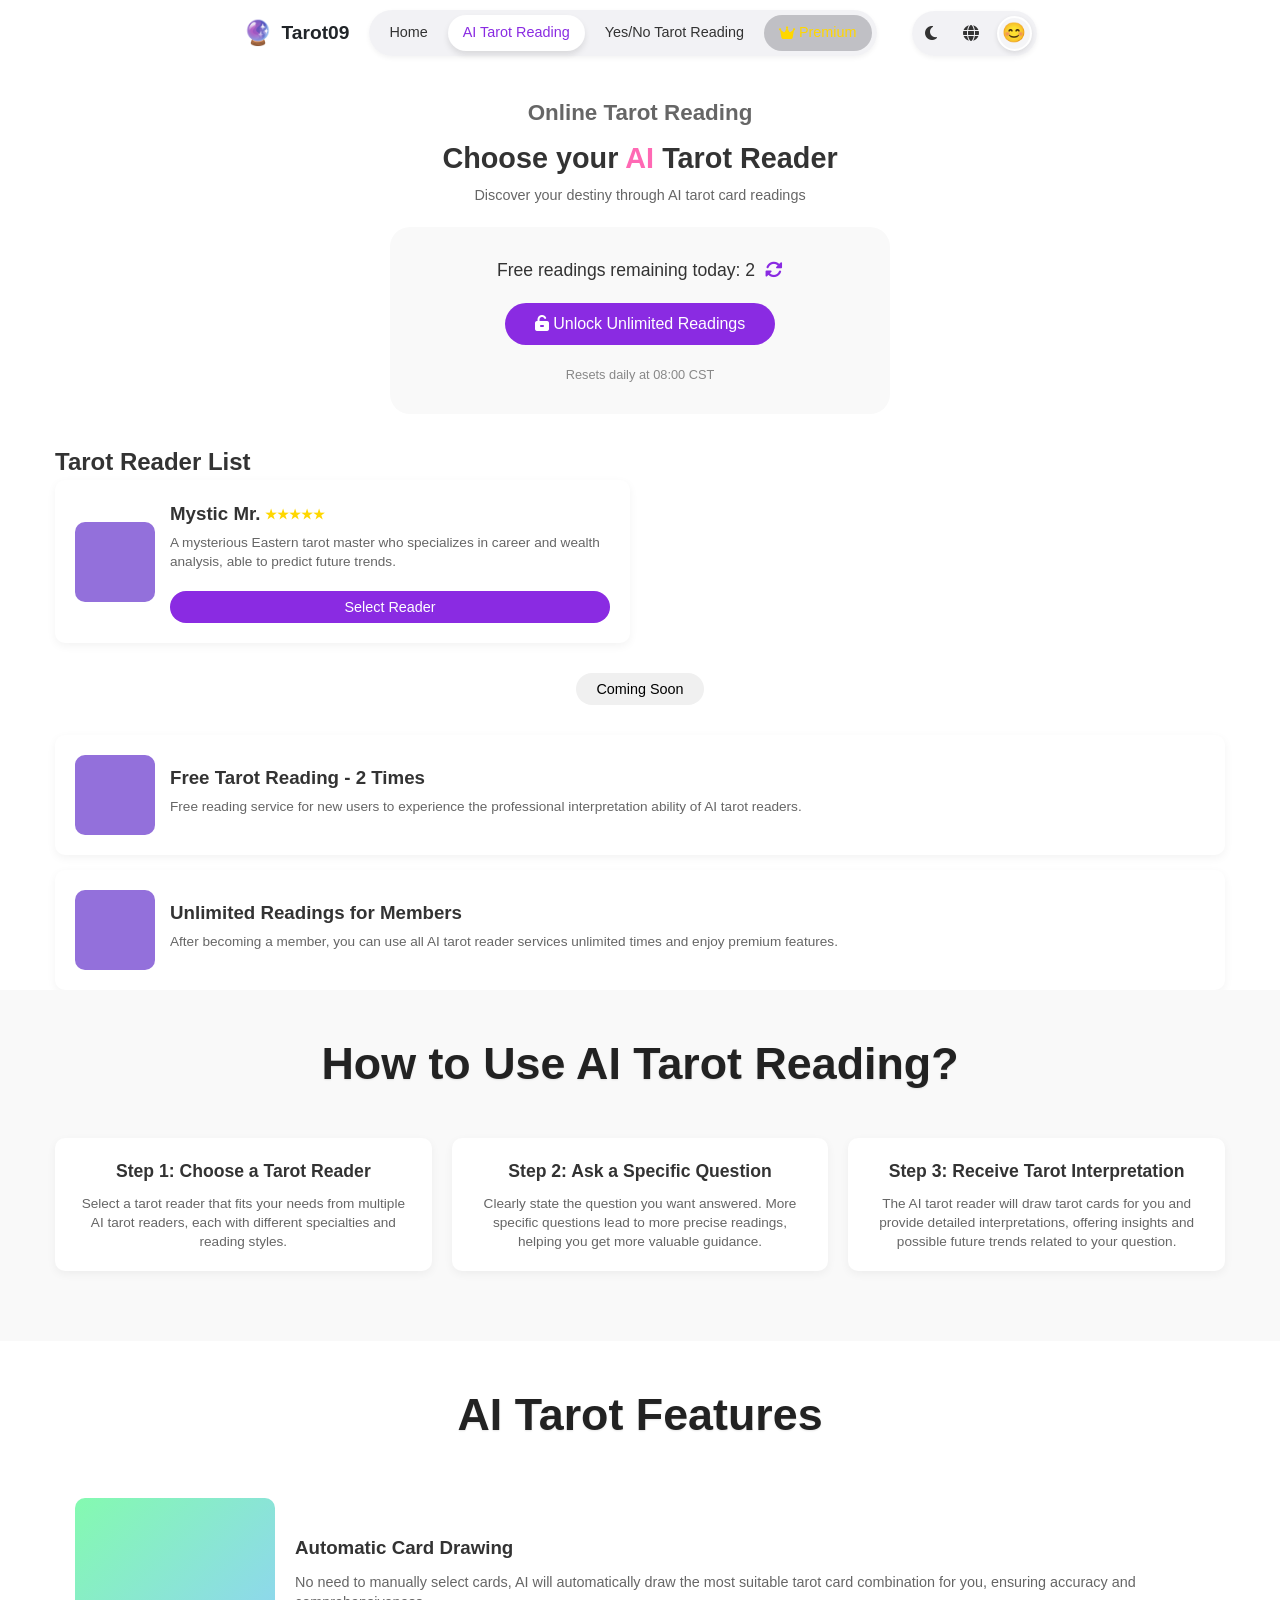
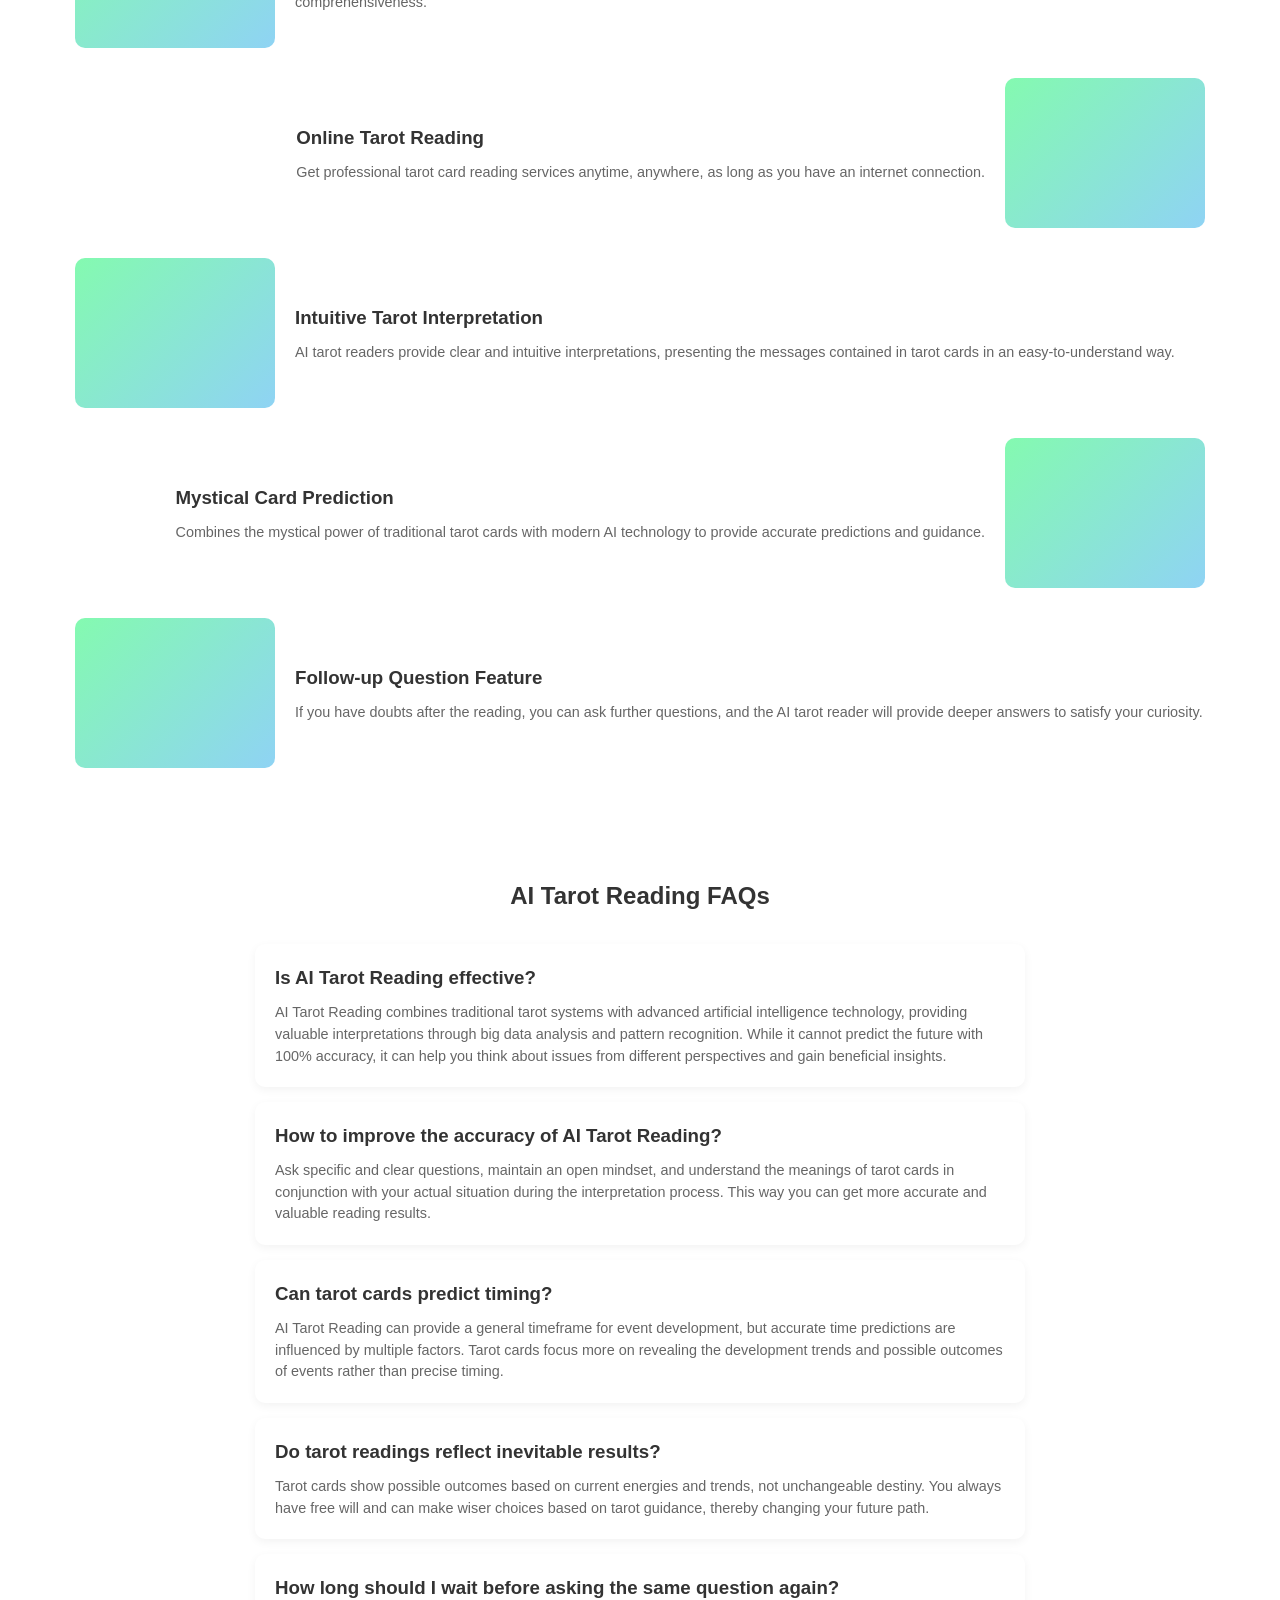
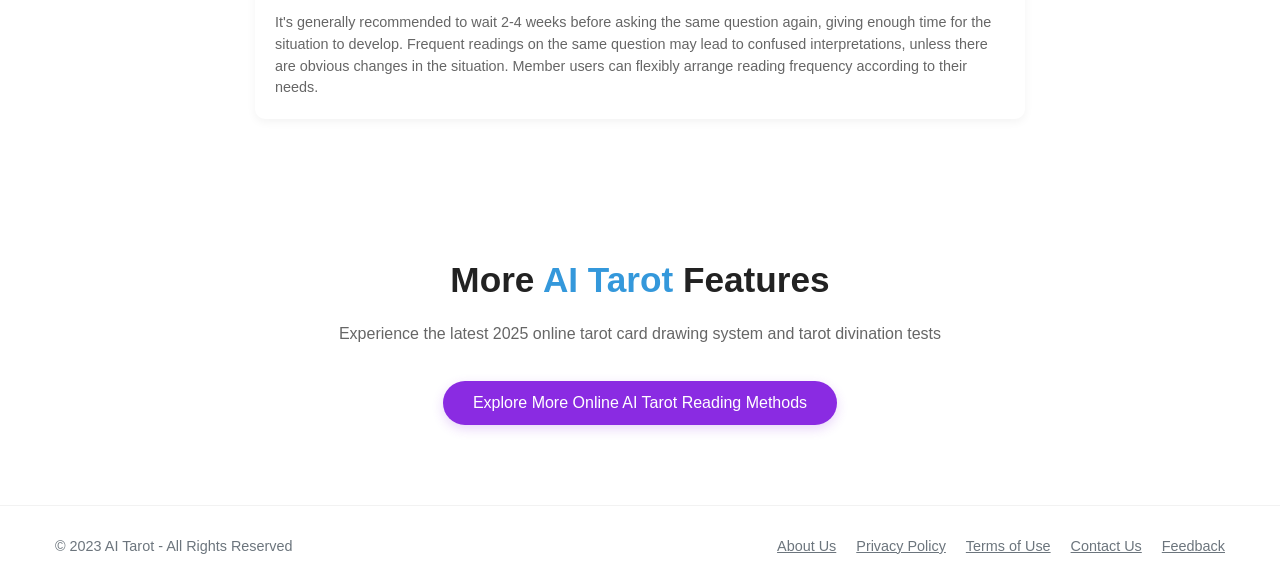
==== ai-taluopai-eng.html @ aa0c0920 "Add files via upload" ====
<!DOCTYPE html>
<html lang="en">
<head>
    <meta charset="UTF-8">
    <meta name="viewport" content="width=device-width, initial-scale=1.0">
    <title>Choose Your AI Tarot Reader - Tarot09</title>
    <meta name="description" content="Choose your favorite AI Tarot Reader and get professional tarot reading and life guidance.">
    <link rel="stylesheet" href="css/styles.css">
    <!-- Import Font Awesome icon library -->
    <link rel="stylesheet" href="https://cdnjs.cloudflare.com/ajax/libs/font-awesome/6.4.0/css/all.min.css">
    <link rel="icon" href="images/favicon.ico" type="image/x-icon">
    <style>
        /* AI Tarot Reader selection page styles */
        .page-header {
            text-align: center;
            padding: 30px 0 10px;
        }
        
        .page-title {
            font-size: 1.8rem;
            font-weight: 700;
            margin-bottom: 5px;
        }
        
        .page-subtitle {
            font-size: 0.9rem;
            color: #666;
            margin-bottom: 20px;
        }
        
        .search-bar {
            max-width: 500px;
            margin: 0 auto 30px;
            display: flex;
            background: #f5f5f5;
            border-radius: 30px;
            padding: 8px 15px;
            align-items: center;
        }
        
        .search-bar input {
            flex: 1;
            border: none;
            background: transparent;
            padding: 5px 10px;
            font-size: 0.9rem;
        }
        
        .search-bar button {
            background: #8A2BE2;
            border: none;
            color: white;
            padding: 7px 15px;
            border-radius: 20px;
            font-size: 0.8rem;
            cursor: pointer;
        }
        
        /* New added styles */
        .main-title {
            font-size: 1.4rem;
            color: #666;
            margin-bottom: 10px;
        }
        
        .ai-highlight {
            color: #FF69B4;
        }
        
        .free-counter-box {
            max-width: 500px;
            margin: 0 auto 20px;
            background-color: #f9f9f9;
            border-radius: 20px;
            padding: 30px;
            text-align: center;
        }
        
        .free-counter {
            font-size: 1.1rem;
            margin-bottom: 20px;
            display: flex;
            align-items: center;
            justify-content: center;
        }
        
        .refresh-icon {
            margin-left: 10px;
            color: #8A2BE2;
            cursor: pointer;
            transition: transform 0.3s ease;
        }
        
        .refresh-icon:hover {
            transform: rotate(90deg);
        }
        
        .unlock-button {
            background: #8A2BE2;
            color: white;
            border: none;
            border-radius: 25px;
            padding: 12px 30px;
            font-size: 1rem;
            font-weight: 500;
            cursor: pointer;
            transition: all 0.3s ease;
            display: inline-block;
            margin-bottom: 20px;
        }
        
        .unlock-button:hover {
            background: #7926c9;
            transform: translateY(-2px);
            box-shadow: 0 5px 15px rgba(138, 43, 226, 0.3);
        }
        
        .reset-time {
            font-size: 0.8rem;
            color: #888;
        }
        
        /* Subscription modal styles */
        .modal-overlay {
            position: fixed;
            top: 0;
            left: 0;
            right: 0;
            bottom: 0;
            background-color: rgba(0, 0, 0, 0.5);
            display: flex;
            align-items: center;
            justify-content: center;
            z-index: 1000;
            opacity: 0;
            visibility: hidden;
            transition: all 0.3s ease;
        }
        
        .modal-overlay.active {
            opacity: 1;
            visibility: visible;
        }
        
        .subscription-modal {
            background-color: white;
            border-radius: 15px;
            width: 90%;
            max-width: 400px;
            overflow: hidden;
            transform: scale(0.9);
            transition: transform 0.3s ease;
        }
        
        .modal-overlay.active .subscription-modal {
            transform: scale(1);
        }
        
        .modal-header {
            padding: 20px;
            text-align: center;
            border-bottom: 1px solid #eee;
        }
        
        .modal-title {
            font-size: 1.5rem;
            font-weight: 600;
            margin-bottom: 5px;
        }
        
        .modal-subtitle {
            font-size: 0.9rem;
            color: #666;
        }
        
        .plan-options {
            padding: 20px;
        }
        
        .plan-option {
            border: 1px solid #ddd;
            border-radius: 12px;
            padding: 15px;
            margin-bottom: 15px;
            cursor: pointer;
            transition: all 0.2s ease;
            position: relative;
        }
        
        .plan-option:hover, .plan-option.selected {
            border-color: #8A2BE2;
            background-color: rgba(138, 43, 226, 0.05);
        }
        
        .plan-option.selected::before {
            content: " ";
            position: absolute;
            right: 15px;
            top: 15px;
            width: 10px;
            height: 10px;
            background-color: #8A2BE2;
            border-radius: 50%;
        }
        
        .plan-name {
            font-weight: 600;
            margin-bottom: 5px;
            display: flex;
            justify-content: space-between;
        }
        
        .plan-price {
            color: #8A2BE2;
        }
        
        .plan-description {
            font-size: 0.85rem;
            color: #666;
        }
        
        .modal-footer {
            padding: 15px 20px;
            display: flex;
            justify-content: space-between;
            border-top: 1px solid #eee;
        }
        
        .modal-footer button {
            border: none;
            border-radius: 20px;
            padding: 10px 20px;
            font-size: 0.9rem;
            cursor: pointer;
            transition: all 0.2s ease;
        }
        
        .cancel-button {
            background-color: #f0f0f0;
            color: #333;
        }
        
        .cancel-button:hover {
            background-color: #e0e0e0;
        }
        
        .subscribe-button {
            background-color: #8A2BE2;
            color: white;
        }
        
        .subscribe-button:hover {
            background-color: #7926c9;
        }
        
        .term-conditions {
            font-size: 0.75rem;
            color: #888;
            text-align: center;
            padding: 0 20px 20px;
        }
        
        .reader-grid {
            display: grid;
            grid-template-columns: repeat(2, 1fr);
            gap: 20px;
            margin-bottom: 30px;
        }
        
        .reader-card {
            background: white;
            border-radius: 10px;
            padding: 20px;
            box-shadow: 0 3px 10px rgba(0,0,0,0.05);
            display: flex;
            align-items: center;
        }
        
        .reader-image {
            width: 80px;
            height: 80px;
            background-color: #9370DB;
            border-radius: 10px;
            margin-right: 15px;
            flex-shrink: 0;
        }
        
        .reader-info {
            flex: 1;
        }
        
        .reader-name {
            font-weight: 600;
            margin-bottom: 5px;
            display: flex;
            align-items: center;
        }
        
        .reader-stars {
            color: gold;
            font-size: 0.8rem;
            margin-left: 5px;
        }
        
        .reader-description {
            font-size: 0.85rem;
            color: #666;
            line-height: 1.4;
            margin-bottom: 10px;
        }
        
        .select-button {
            background: #8A2BE2;
            color: white;
            border: none;
            border-radius: 20px;
            padding: 8px 0;
            width: 100%;
            font-size: 0.9rem;
            cursor: pointer;
            margin-top: 10px;
        }
        
        .more-readers {
            text-align: center;
            margin-bottom: 30px;
        }
        
        .more-button {
            background: #f0f0f0;
            border: none;
            border-radius: 20px;
            padding: 8px 20px;
            font-size: 0.9rem;
            cursor: pointer;
        }
        
        .feature-section {
            padding: 40px 0;
            background: #f9f9f9;
        }
        
        .feature-title {
            font-size: 1.5rem;
            font-weight: 700;
            margin-bottom: 30px;
            text-align: center;
        }
        
        .feature-grid {
            display: grid;
            grid-template-columns: repeat(3, 1fr);
            gap: 20px;
            margin-bottom: 30px;
        }
        
        .feature-card {
            background: white;
            border-radius: 10px;
            padding: 20px;
            box-shadow: 0 3px 10px rgba(0,0,0,0.05);
        }
        
        .feature-card h3 {
            font-weight: 600;
            margin-bottom: 10px;
        }
        
        .feature-card p {
            font-size: 0.85rem;
            color: #666;
            line-height: 1.4;
        }
        
        .highlight-features {
            margin-top: 50px;
        }
        
        .highlight-feature {
            display: flex;
            align-items: center;
            margin-bottom: 30px;
        }
        
        .highlight-feature:nth-child(even) {
            flex-direction: row-reverse;
        }
        
        .highlight-image {
            width: 200px;
            height: 150px;
            background: linear-gradient(135deg, #84fab0, #8fd3f4);
            border-radius: 10px;
            margin: 0 20px;
            flex-shrink: 0;
        }
        
        .highlight-content h3 {
            font-weight: 600;
            margin-bottom: 10px;
        }
        
        .highlight-content p {
            font-size: 0.9rem;
            color: #666;
            line-height: 1.4;
        }
        
        .faq-section {
            padding: 40px 0;
            max-width: 800px;
            margin: 0 auto;
        }
        
        .faq-title {
            font-size: 1.5rem;
            font-weight: 700;
            margin-bottom: 30px;
            text-align: center;
        }
        
        .faq-item {
            background: white;
            border-radius: 10px;
            padding: 20px;
            box-shadow: 0 3px 10px rgba(0,0,0,0.05);
            margin-bottom: 15px;
        }
        
        .faq-question {
            font-weight: 600;
            margin-bottom: 10px;
        }
        
        .faq-answer {
            font-size: 0.9rem;
            color: #666;
            line-height: 1.5;
        }
        
        .more-features {
            text-align: center;
            padding: 80px 0;
            background-color: #fff;
        }
        
        .more-features h2 {
            font-size: 2.2rem;
            font-weight: 700;
            margin-bottom: 15px;
            color: #222;
        }
        
        .more-features p {
            font-size: 1rem;
            color: #666;
            margin-bottom: 35px;
        }
        
        .more-features-button {
            background-color: #8A2BE2;
            color: white;
            border: none;
            border-radius: 30px;
            padding: 13px 30px;
            font-size: 1rem;
            font-weight: 500;
            cursor: pointer;
            transition: all 0.3s ease;
            box-shadow: 0 4px 12px rgba(138, 43, 226, 0.2);
        }
        
        .more-features-button:hover {
            background-color: #7926c9;
            transform: translateY(-3px);
            box-shadow: 0 6px 15px rgba(138, 43, 226, 0.3);
        }
        
        @media (max-width: 768px) {
            .reader-grid, .feature-grid {
                grid-template-columns: 1fr;
            }
            
            .highlight-feature, .highlight-feature:nth-child(even) {
                flex-direction: column;
            }
            
            .highlight-image {
                margin: 0 0 20px 0;
                width: 100%;
            }
        }
        
        /* AI Tarot highlight style */
        .ai-tarot-highlight {
            color: #3498db; /* Blue */
            font-weight: 700;
        }
    </style>
</head>
<body>
    <!-- Navigation bar -->
    <nav class="navbar">
        <div class="container">
            <div class="logo">
                <a href="index-eng.html">
                    <span>🔮</span>
                    <span>Tarot09</span>
                </a>
            </div>
            
            <button class="menu-toggle" aria-label="Menu">
                <i class="fas fa-bars"></i>
            </button>
            
            <div class="nav-capsules">
                <!-- Main navigation capsule -->
                <div class="nav-capsule main-nav-capsule">
                    <div class="nav-menu">
                        <ul>
                            <li><a href="index-eng.html" class="nav-link">Home</a></li>
                            <li><a href="javascript:void(0)" class="nav-link active">AI Tarot Reading</a></li>
                            <li><a href="yes-no-tarot.html" class="nav-link">Yes/No Tarot Reading</a></li>
                            <li><a href="javascript:void(0)" class="nav-link premium" id="premiumLink"><i class="fas fa-crown"></i> Premium</a></li>
                        </ul>
                    </div>
                </div>
                
                <!-- User controls capsule -->
                <div class="nav-capsule user-controls-capsule">
                    <div class="user-controls">
                        <button class="theme-toggle" aria-label="Toggle theme">
                            <i class="fas fa-moon"></i>
                            <i class="fas fa-sun"></i>
                        </button>
                        <button class="language-toggle" aria-label="Toggle language">
                            <i class="fas fa-globe"></i>
                        </button>
                        <a href="javascript:void(0)" class="user-profile">
                            😊
                        </a>
                    </div>
                </div>
            </div>
        </div>
    </nav>

    <!-- Main content -->
    <main>
        <!-- Page title -->
        <section class="page-header">
            <div class="container">
                <h3 class="main-title">Online Tarot Reading</h3>
                <h1 class="page-title">Choose your <span class="ai-highlight">AI</span> Tarot Reader</h1>
                <p class="page-subtitle">Discover your destiny through AI tarot card readings</p>
                
                <!-- Free reading counter display -->
                <div class="free-counter-box">
                    <div class="free-counter">
                        Free readings remaining today: 2
                        <span class="refresh-icon">
                            <i class="fas fa-sync-alt"></i>
                        </span>
                    </div>
                    <button class="unlock-button" id="unlockButton">
                        <i class="fas fa-unlock-alt"></i> Unlock Unlimited Readings
                    </button>
                    <div class="reset-time">
                        Resets daily at 08:00 CST
                    </div>
                </div>
            </div>
        </section>
        
        <!-- Tarot reader selection -->
        <section class="reader-selection">
            <div class="container">
                <h2 class="visually-hidden">Tarot Reader List</h2>
                
                <div class="reader-grid">
                    <!-- Reader 1 -->
                    <div class="reader-card">
                        <div class="reader-image"></div>
                        <div class="reader-info">
                            <h3 class="reader-name">Mystic Mr. <span class="reader-stars">★★★★★</span></h3>
                            <p class="reader-description">A mysterious Eastern tarot master who specializes in career and wealth analysis, able to predict future trends.</p>
                            <button class="select-button">Select Reader</button>
                        </div>
                    </div>
                </div>
                
                <!-- More readers button -->
                <div class="more-readers">
                    <button class="more-button">Coming Soon</button>
                </div>
                
                <!-- Service description -->
                <div class="service-info">
                    <div class="reader-card" style="margin-bottom: 15px;">
                        <div class="reader-image"></div>
                        <div class="reader-info">
                            <h3 class="reader-name">Free Tarot Reading - 2 Times</h3>
                            <p class="reader-description">Free reading service for new users to experience the professional interpretation ability of AI tarot readers.</p>
                        </div>
                    </div>
                    
                    <div class="reader-card">
                        <div class="reader-image"></div>
                        <div class="reader-info">
                            <h3 class="reader-name">Unlimited Readings for Members</h3>
                            <p class="reader-description">After becoming a member, you can use all AI tarot reader services unlimited times and enjoy premium features.</p>
                        </div>
                    </div>
                </div>
            </div>
        </section>
        
        <!-- How to use AI Tarot Reading -->
        <section class="feature-section">
            <div class="container">
                <h2 class="feature-title">How to Use AI Tarot Reading?</h2>
                
                <div class="feature-grid">
                    <div class="feature-card">
                        <h3>Step 1: Choose a Tarot Reader</h3>
                        <p>Select a tarot reader that fits your needs from multiple AI tarot readers, each with different specialties and reading styles.</p>
                    </div>
                    
                    <div class="feature-card">
                        <h3>Step 2: Ask a Specific Question</h3>
                        <p>Clearly state the question you want answered. More specific questions lead to more precise readings, helping you get more valuable guidance.</p>
                    </div>
                    
                    <div class="feature-card">
                        <h3>Step 3: Receive Tarot Interpretation</h3>
                        <p>The AI tarot reader will draw tarot cards for you and provide detailed interpretations, offering insights and possible future trends related to your question.</p>
                    </div>
                </div>
            </div>
        </section>
        
        <!-- AI Tarot Features -->
        <section class="feature-section" style="background-color: white;">
            <div class="container">
                <h2 class="feature-title">AI Tarot Features</h2>
                
                <div class="highlight-features">
                    <div class="highlight-feature">
                        <div class="highlight-image"></div>
                        <div class="highlight-content">
                            <h3>Automatic Card Drawing</h3>
                            <p>No need to manually select cards, AI will automatically draw the most suitable tarot card combination for you, ensuring accuracy and comprehensiveness.</p>
                        </div>
                    </div>
                    
                    <div class="highlight-feature">
                        <div class="highlight-image"></div>
                        <div class="highlight-content">
                            <h3>Online Tarot Reading</h3>
                            <p>Get professional tarot card reading services anytime, anywhere, as long as you have an internet connection.</p>
                        </div>
                    </div>
                    
                    <div class="highlight-feature">
                        <div class="highlight-image"></div>
                        <div class="highlight-content">
                            <h3>Intuitive Tarot Interpretation</h3>
                            <p>AI tarot readers provide clear and intuitive interpretations, presenting the messages contained in tarot cards in an easy-to-understand way.</p>
                        </div>
                    </div>
                    
                    <div class="highlight-feature">
                        <div class="highlight-image"></div>
                        <div class="highlight-content">
                            <h3>Mystical Card Prediction</h3>
                            <p>Combines the mystical power of traditional tarot cards with modern AI technology to provide accurate predictions and guidance.</p>
                        </div>
                    </div>
                    
                    <div class="highlight-feature">
                        <div class="highlight-image"></div>
                        <div class="highlight-content">
                            <h3>Follow-up Question Feature</h3>
                            <p>If you have doubts after the reading, you can ask further questions, and the AI tarot reader will provide deeper answers to satisfy your curiosity.</p>
                        </div>
                    </div>
                </div>
            </div>
        </section>
        
        <!-- AI Tarot Reading FAQs -->
        <section class="faq-section">
            <div class="container">
                <h2 class="faq-title">AI Tarot Reading FAQs</h2>
                
                <div class="faq-item">
                    <h3 class="faq-question">Is AI Tarot Reading effective?</h3>
                    <p class="faq-answer">AI Tarot Reading combines traditional tarot systems with advanced artificial intelligence technology, providing valuable interpretations through big data analysis and pattern recognition. While it cannot predict the future with 100% accuracy, it can help you think about issues from different perspectives and gain beneficial insights.</p>
                </div>
                
                <div class="faq-item">
                    <h3 class="faq-question">How to improve the accuracy of AI Tarot Reading?</h3>
                    <p class="faq-answer">Ask specific and clear questions, maintain an open mindset, and understand the meanings of tarot cards in conjunction with your actual situation during the interpretation process. This way you can get more accurate and valuable reading results.</p>
                </div>
                
                <div class="faq-item">
                    <h3 class="faq-question">Can tarot cards predict timing?</h3>
                    <p class="faq-answer">AI Tarot Reading can provide a general timeframe for event development, but accurate time predictions are influenced by multiple factors. Tarot cards focus more on revealing the development trends and possible outcomes of events rather than precise timing.</p>
                </div>
                
                <div class="faq-item">
                    <h3 class="faq-question">Do tarot readings reflect inevitable results?</h3>
                    <p class="faq-answer">Tarot cards show possible outcomes based on current energies and trends, not unchangeable destiny. You always have free will and can make wiser choices based on tarot guidance, thereby changing your future path.</p>
                </div>
                
                <div class="faq-item">
                    <h3 class="faq-question">How long should I wait before asking the same question again?</h3>
                    <p class="faq-answer">It's generally recommended to wait 2-4 weeks before asking the same question again, giving enough time for the situation to develop. Frequent readings on the same question may lead to confused interpretations, unless there are obvious changes in the situation. Member users can flexibly arrange reading frequency according to their needs.</p>
                </div>
            </div>
        </section>
        
        <!-- More features -->
        <section class="more-features">
            <div class="container">
                <h2>More <span class="ai-tarot-highlight">AI Tarot</span> Features</h2>
                <p>Experience the latest 2025 online tarot card drawing system and tarot divination tests</p>
                <button class="more-features-button" id="exploreMoreButton">Explore More Online AI Tarot Reading Methods</button>
            </div>
        </section>
    </main>

    <!-- Footer -->
    <footer>
        <div class="container">
            <div class="footer-content">
                <div class="copyright">
                    © 2023 AI Tarot - All Rights Reserved
                </div>
                <div class="footer-links">
                    <a href="javascript:void(0)">About Us</a>
                    <a href="javascript:void(0)">Privacy Policy</a>
                    <a href="javascript:void(0)">Terms of Use</a>
                    <a href="javascript:void(0)">Contact Us</a>
                    <a href="javascript:void(0)">Feedback</a>
                </div>
            </div>
        </div>
    </footer>

    <!-- Premium subscription modal -->
    <div class="modal-overlay" id="subscriptionModal">
        <div class="subscription-modal">
            <div class="modal-header">
                <h3 class="modal-title">Upgrade to Premium</h3>
                <p class="modal-subtitle">Enjoy unlimited tarot readings and more premium features</p>
            </div>
            
            <div class="plan-options">
                <div class="plan-option" data-plan="monthly">
                    <div class="plan-name">
                        Monthly Membership <span class="plan-price">$18.00</span>
                    </div>
                    <p class="plan-description">Auto-renews monthly, cancel anytime</p>
                </div>
                
                <div class="plan-option selected" data-plan="quarterly">
                    <div class="plan-name">
                        Quarterly Membership <span class="plan-price">$48.00</span>
                    </div>
                    <p class="plan-description">Auto-renews every three months, equivalent to $16.00/month</p>
                </div>
                
                <div class="plan-option" data-plan="yearly">
                    <div class="plan-name">
                        Annual Membership <span class="plan-price">$168.00</span>
                    </div>
                    <p class="plan-description">Auto-renews annually, equivalent to $14.00/month, best value</p>
                </div>
            </div>
            
            <div class="modal-footer">
                <button class="cancel-button" id="cancelSubscription">Cancel</button>
                <button class="subscribe-button" id="confirmSubscription">Confirm Subscription</button>
            </div>
            
            <div class="term-conditions">
                <p>By subscribing, you agree to our Terms of Service and Privacy Policy. Auto-renewal can be canceled up to 24 hours before expiration.</p>
            </div>
        </div>
    </div>

    <!-- Import subscription module script -->
    <script src="js/subscription.js"></script>
    <!-- Import test script -->
    <script src="js/test-subscription.js"></script>
    <script>
        document.addEventListener('DOMContentLoaded', function() {
            // Get all links
            var links = document.querySelectorAll('a');
            
            // Change all links to invalid links except home page and tarot reader selection
            links.forEach(function(link) {
                var href = link.getAttribute('href');
                if (href !== 'javascript:void(0)' && href !== 'index-eng.html' && href !== 'tarot-question-eng.html') {
                    link.setAttribute('href', 'javascript:void(0)');
                }
            });
            
            // Tarot reader selection button events
            var selectButtons = document.querySelectorAll('.select-button');
            selectButtons.forEach(function(button) {
                button.addEventListener('click', function() {
                    // Redirect to question input page after click
                    window.location.href = 'tarot-question-eng.html';
                });
            });
            
            // More tarot readers button event
            var moreButton = document.querySelector('.more-button');
            if (moreButton) {
                moreButton.addEventListener('click', function() {
                    alert('Loading more tarot readers...');
                });
            }
            
            // Explore more button click event
            const exploreMoreButton = document.getElementById('exploreMoreButton');
            if (exploreMoreButton) {
                exploreMoreButton.addEventListener('click', function() {
                    // Could redirect to more AI tarot features page
                    // Using alert for now
                    alert('We will show you more AI tarot reading methods and features soon!');
                    // Future replacement: window.location.href = "more-tarot-features.html";
                });
            }
            
            // Refresh icon click
            const refreshIcon = document.querySelector('.refresh-icon');
            if (refreshIcon) {
                refreshIcon.addEventListener('click', function() {
                    this.querySelector('i').classList.add('fa-spin');
                    
                    // Simulate refresh, stop spinning after 1 second
                    setTimeout(() => {
                        this.querySelector('i').classList.remove('fa-spin');
                    }, 1000);
                });
            }
            
            // Language toggle functionality
            const languageToggle = document.querySelector('.language-toggle');
            if (languageToggle) {
                languageToggle.addEventListener('click', function() {
                    // Switch to Chinese version
                    window.location.href = 'ai-taluopai.html';
                });
            }
        });
    </script>
    <!-- Import navbar module script -->
    <script src="js/navbar.js"></script>
</body>
</html>
---- css/styles.css ----
/* 全局变量 */
:root {
    /* 主要颜色 */
    --primary-color: #8A2BE2;
    --primary-light: #9d4ced;
    --primary-dark: #6a1cb3;
    --secondary-color: #5D3FD3;
    --light-color: #F8F9FA;
    --dark-color: #212529;
    
    /* 文本颜色 */
    --text-primary: #333333;
    --text-secondary: #666666;
    --text-light: #8e8e93;
    --text-color: #333;
    --gray-color: #6c757d;
    
    /* 背景颜色 */
    --bg-primary: #ffffff;
    --bg-secondary: #f5f5f7;
    --bg-accent: #fafafa;
    --capsule-bg: #f2f2f7;
    
    /* 其他颜色 */
    --border-color: #e0e0e5;
    --shadow-color: rgba(0, 0, 0, 0.05);
    --success-color: #34c759;
    --warning-color: #ff9500;
    --error-color: #ff3b30;
    
    /* 尺寸变量 */
    --border-radius-sm: 8px;
    --border-radius-md: 12px;
    --border-radius-lg: 16px;
    --border-radius-pill: 30px;
    --spacing-xs: 4px;
    --spacing-sm: 8px;
    --spacing-md: 16px;
    --spacing-lg: 24px;
    --spacing-xl: 32px;
    
    /* 过渡效果 */
    --transition-fast: 0.2s ease;
    --transition-normal: 0.3s ease;
    --transition: all 0.3s ease;
    
    /* 新变量 */
    --border-radius: 20px;
    --small-radius: 10px;
    --capsule-radius: 25px;
    --box-shadow: 0 4px 6px rgba(0, 0, 0, 0.1);
}

/* 暗色主题变量 */
.dark-theme {
    --primary-color: #9d4ced;
    --primary-light: #b072f3;
    --primary-dark: #792fd0;
    --secondary-color: #2c2c2e;
    
    --text-primary: #ffffff;
    --text-secondary: #c7c7cc;
    --text-light: #8e8e93;
    
    --bg-primary: #1c1c1e;
    --bg-secondary: #2c2c2e;
    --bg-accent: #3a3a3c;
    --capsule-bg: #3a3a3c;
    
    --border-color: #38383a;
    --shadow-color: rgba(0, 0, 0, 0.3);
}

/* 全局样式重置 */
* {
    margin: 0;
    padding: 0;
    box-sizing: border-box;
}

body {
    font-family: -apple-system, BlinkMacSystemFont, "SF Pro Display", "Segoe UI", Roboto, Oxygen, Ubuntu, Cantarell, "Open Sans", "Helvetica Neue", sans-serif;
    font-size: 16px;
    line-height: 1.5;
    color: var(--text-primary);
    background-color: var(--bg-primary);
    -webkit-font-smoothing: antialiased;
    -moz-osx-font-smoothing: grayscale;
    padding-top: 70px;
}

/* 容器样式 */
.container {
    width: 100%;
    max-width: 1200px;
    margin: 0 auto;
    padding: 0 15px;
}

/* 导航栏样式 */
.navbar {
    position: fixed;
    top: 0;
    left: 0;
    width: 100%;
    background-color: transparent;
    backdrop-filter: blur(10px);
    -webkit-backdrop-filter: blur(10px);
    z-index: 1000;
    padding: 10px 0;
    box-shadow: none;
}

.dark-theme .navbar {
    background-color: transparent;
}

.navbar .container {
    display: flex;
    justify-content: center;
    align-items: center;
}

.logo {
    margin-right: 20px;
}

.logo a {
    display: flex;
    align-items: center;
    color: var(--dark-color);
    font-weight: 600;
    font-size: 1.2rem;
    text-decoration: none;
}

.logo span:first-child {
    margin-right: 8px;
    font-size: 1.5rem;
}

.logo img {
    margin-right: 10px;
}

/* 导航胶囊容器 */
.nav-capsules {
    display: flex;
    align-items: center;
    gap: 15px;
}

/* 导航胶囊样式 */
.nav-capsule {
    background-color: rgba(230, 230, 235, 0.5);
    border-radius: var(--capsule-radius);
    padding: 5px;
    box-shadow: 0 2px 5px rgba(0, 0, 0, 0.05);
}

/* 主导航菜单 */
.main-nav-capsule {
    flex-grow: 1;
}

.nav-menu ul {
    display: flex;
    gap: 5px;
    list-style: none;
    align-items: center;
}

.nav-link {
    display: flex;
    align-items: center;
    justify-content: center;
    padding: 8px 15px;
    color: var(--text-color);
    font-size: 0.9rem;
    font-weight: 500;
    border-radius: var(--capsule-radius);
    transition: var(--transition);
    text-decoration: none;
    border-bottom: none;
    height: 36px;
}

.nav-link:hover {
    background-color: rgba(255, 255, 255, 0.9);
    color: var(--primary-color);
}

.nav-link.active {
    background-color: white;
    color: var(--primary-color);
    box-shadow: var(--box-shadow);
}

.nav-link.premium {
    background-color: rgba(180, 180, 185, 0.8);
    color: #FFD700;
    border-radius: 20px;
    padding: 8px 15px;
    display: flex;
    align-items: center;
    text-align: center;
    justify-content: center;
    transition: all 0.3s ease;
}

.nav-link.premium:hover {
    background-color: rgba(160, 160, 165, 0.9);
    transform: translateY(-2px);
}

.nav-link.premium i {
    color: #FFD700;
    margin-right: 4px;
}

/* 用户控制胶囊 */
.user-controls-capsule {
    display: flex;
    justify-content: center;
    align-items: center;
    margin-left: 20px;
}

.user-controls {
    display: flex;
    align-items: center;
    gap: 10px;
}

.theme-toggle, .language-toggle {
    background: none;
    border: none;
    font-size: 1rem;
    color: var(--text-color);
    cursor: pointer;
    padding: 8px;
    border-radius: 50%;
    transition: var(--transition);
    display: flex;
    align-items: center;
    justify-content: center;
}

.theme-toggle:hover, .language-toggle:hover {
    background-color: rgba(255, 255, 255, 0.9);
    color: var(--primary-color);
}

.user-profile {
    display: flex;
    justify-content: center;
    align-items: center;
    width: 35px;
    height: 35px;
    border-radius: 50%;
    overflow: hidden;
    border: 2px solid white;
    box-shadow: 0 2px 5px rgba(0, 0, 0, 0.1);
    background-color: var(--bg-secondary);
    font-size: 1.2rem;
    text-decoration: none;
}

.user-profile img {
    width: 100%;
    height: 100%;
    object-fit: cover;
}

/* 内容区域样式 */
.content-section {
    padding: 60px 0;
}

.content-section .container {
    display: flex;
    flex-wrap: wrap;
    align-items: center;
    gap: 30px;
}

.text-content {
    flex: 1;
    min-width: 300px;
}

.image-content {
    flex: 1;
    min-width: 300px;
    display: flex;
    justify-content: center;
}

.section-title {
    font-size: 2rem;
    margin-bottom: 15px;
    color: var(--dark-color);
    font-weight: 700;
}

.section-description {
    font-size: 1.1rem;
    color: var(--gray-color);
    margin-bottom: 25px;
    line-height: 1.6;
}

/* 塔罗师头像网格 */
.tarot-readers-grid {
    display: grid;
    grid-template-columns: repeat(3, 1fr);
    grid-gap: 15px;
}

.tarot-reader {
    width: 100%;
    position: relative;
    border-radius: var(--small-radius);
    overflow: hidden;
    box-shadow: var(--box-shadow);
    transition: var(--transition);
}

.tarot-reader:hover {
    transform: scale(1.05);
}

.tarot-reader img {
    width: 100%;
    height: 120px;
    object-fit: cover;
}

/* 按钮样式 */
.action-button {
    display: inline-block;
    background: linear-gradient(135deg, var(--primary-color), var(--secondary-color));
    color: white;
    padding: 12px 25px;
    border-radius: var(--small-radius);
    font-weight: 500;
    transition: var(--transition);
    box-shadow: var(--box-shadow);
}

.action-button:hover {
    transform: translateY(-3px);
    box-shadow: 0 6px 12px rgba(0, 0, 0, 0.15);
}

.action-button i {
    margin-left: 5px;
}

/* 是否占卜卡片 */
.yes-no-cards {
    display: flex;
    gap: 20px;
}

.yes-no-cards img, .tarot-card-display img {
    width: 150px;
    height: 220px;
    object-fit: cover;
    border-radius: var(--small-radius);
    box-shadow: 0 5px 15px rgba(0, 0, 0, 0.2);
    transition: var(--transition);
}

.yes-no-cards img:hover, .tarot-card-display img:hover {
    transform: translateY(-10px) rotate(5deg);
    box-shadow: 0 10px 20px rgba(0, 0, 0, 0.3);
}

/* 每日塔罗卡片 */
.tarot-card-display {
    position: relative;
}

/* 渐变背景区域 */
.service-section {
    padding: 70px 0;
    position: relative;
    overflow: hidden;
}

.gradient-bg-1 {
    background: linear-gradient(135deg, #ff7f50, #ff5f6d);
}

.gradient-bg-2 {
    background: linear-gradient(135deg, #f6d365, #fda085);
}

.gradient-bg-3 {
    background: linear-gradient(135deg, #84fab0, #8fd3f4);
}

.section-container {
    width: 100%;
    max-width: 1200px;
    margin: 0 auto;
    padding: 0 15px;
    display: flex;
    flex-wrap: wrap;
    align-items: center;
    gap: 40px;
}

.section-content {
    flex: 1;
    min-width: 300px;
}

.section-image {
    flex: 1;
    min-width: 300px;
    display: flex;
    justify-content: center;
}

.service-title {
    font-size: 2rem;
    margin-bottom: 15px;
    color: white;
    font-weight: 700;
    text-shadow: 0 2px 4px rgba(0, 0, 0, 0.1);
}

.service-description {
    font-size: 1.1rem;
    color: rgba(255, 255, 255, 0.9);
    margin-bottom: 25px;
    line-height: 1.6;
}

/* 特色区域 */
.feature-grid {
    display: grid;
    grid-template-columns: repeat(auto-fit, minmax(250px, 1fr));
    gap: 30px;
    margin-top: 40px;
}

.feature-box {
    background-color: white;
    border-radius: var(--small-radius);
    padding: 30px;
    box-shadow: var(--box-shadow);
    transition: var(--transition);
    text-align: center;
}

.feature-box:hover {
    transform: translateY(-5px);
    box-shadow: 0 8px 15px rgba(0, 0, 0, 0.1);
}

.feature-icon {
    font-size: 2.5rem;
    color: var(--primary-color);
    margin-bottom: 20px;
}

.feature-title {
    font-size: 1.3rem;
    font-weight: 600;
    margin-bottom: 15px;
}

.feature-description {
    color: var(--gray-color);
    font-size: 0.95rem;
}

/* 页脚样式 */
footer {
    background-color: white;
    padding: 30px 0;
    border-top: 1px solid rgba(0, 0, 0, 0.05);
}

.footer-content {
    display: flex;
    justify-content: space-between;
    align-items: center;
    flex-wrap: wrap;
    gap: 20px;
}

.copyright {
    color: var(--gray-color);
    font-size: 0.9rem;
}

.footer-links {
    display: flex;
    gap: 20px;
}

.footer-links a {
    color: var(--gray-color);
    font-size: 0.9rem;
}

.footer-links a:hover {
    color: var(--primary-color);
}

/* 汉堡菜单按钮（移动端） */
.menu-toggle {
    display: none;
    background: none;
    border: none;
    font-size: 1.2rem;
    color: var(--text-color);
    cursor: pointer;
}

/* 响应式设计 */
@media (max-width: 992px) {
    .tarot-readers-grid {
        grid-template-columns: repeat(2, 1fr);
    }
}

@media (max-width: 768px) {
    body {
        padding-top: 60px;
    }
    
    .menu-toggle {
        display: block;
    }
    
    .nav-capsules {
        position: fixed;
        top: 60px;
        left: 0;
        width: 100%;
        background-color: white;
        flex-direction: column;
        padding: 0;
        height: 0;
        overflow: hidden;
        transition: height 0.3s ease;
    }
    
    .nav-capsules.active {
        height: auto;
        padding: 15px;
        box-shadow: 0 5px 10px rgba(0, 0, 0, 0.1);
    }
    
    .nav-capsule {
        width: 100%;
        background-color: transparent;
        border-radius: 0;
        box-shadow: none;
    }
    
    .nav-menu ul {
        flex-direction: column;
    }
    
    .content-section .container,
    .section-container {
        flex-direction: column;
    }
    
    .section-content, .text-content,
    .section-image, .image-content {
        width: 100%;
        text-align: center;
    }
}

@media (max-width: 576px) {
    .tarot-readers-grid {
        grid-template-columns: 1fr;
    }
    
    .feature-grid {
        grid-template-columns: 1fr;
    }
    
    .yes-no-cards {
        flex-direction: column;
        align-items: center;
    }
    
    .footer-content {
        flex-direction: column;
        text-align: center;
    }
}

/* 文本对齐 */
.text-center {
    text-align: center;
}

/* 头部英雄区域 */
.hero-section {
    padding: 60px 0 40px;
    display: flex;
    flex-direction: column;
    align-items: center;
    justify-content: center;
}

.main-title {
    font-size: 2.5rem;
    font-weight: 700;
    margin-bottom: 20px;
    line-height: 1.2;
}

.title-black {
    color: var(--text-primary);
}

.title-purple {
    color: var(--primary-color);
}

.subtitle {
    font-size: 1rem;
    color: var(--text-secondary);
    max-width: 600px;
    margin: 0 auto 30px;
}

.tarot-card-single {
    margin: 30px 0;
    display: flex;
    justify-content: center;
}

.card-image-container {
    position: relative;
    width: 200px;
    height: 320px;
}

.card-image {
    width: 100%;
    height: 100%;
    background-color: #33084d;
    border-radius: 10px;
    box-shadow: 0 10px 20px rgba(0, 0, 0, 0.2);
}

/* 按钮样式 */
.purple-button {
    background: var(--primary-color);
    color: white;
    padding: 12px 25px;
    border-radius: 30px;
    font-weight: 500;
    text-decoration: none;
    display: inline-block;
    margin-top: 20px;
    transition: all 0.3s ease;
}

.purple-button:hover {
    background: var(--primary-dark);
    transform: translateY(-3px);
}

.purple-sm-button {
    background: var(--primary-color);
    color: white;
    padding: 8px 20px;
    border-radius: 20px;
    font-size: 0.9rem;
    font-weight: 500;
    text-decoration: none;
    display: inline-block;
    transition: all 0.3s ease;
}

.purple-sm-button:hover {
    background: var(--primary-dark);
    transform: translateY(-2px);
}

/* 分割内容区域 */
.split-section {
    padding: 60px 0;
}

.split-content {
    display: flex;
    align-items: center;
    gap: 60px;
    max-width: 1600px;
    margin: 0 auto;
}

.split-content .text-content,
.split-content .image-content {
    flex: 1;
    min-width: 300px;
}

.split-content .text-content {
    padding: 30px;
}

.readers-grid-container {
    width: 100%;
    height: 400px;
    background-color: #ffb1b1;
    border-radius: 15px;
    overflow: hidden;
    box-shadow: 0 10px 30px rgba(0,0,0,0.1);
}

.yes-no-cards-container {
    width: 100%;
    height: 400px;
    background-color: #ffcf8a;
    border-radius: 15px;
    overflow: hidden;
    box-shadow: 0 10px 30px rgba(0,0,0,0.1);
}

.daily-tarot-container {
    width: 100%;
    height: 400px;
    background-color: #ff9d7d;
    border-radius: 15px;
    overflow: hidden;
    box-shadow: 0 10px 30px rgba(0,0,0,0.1);
}

/* 年度塔罗运势部分 */
.year-tarot-section {
    padding: 80px 0;
    text-align: center;
}

.year-tarot-title {
    font-size: 2.5rem;
    font-weight: 700;
    color: #222;
    margin-bottom: 20px;
}

.year-tarot-description {
    font-size: 1.1rem;
    color: #666;
    max-width: 800px;
    margin: 0 auto 40px;
    line-height: 1.6;
}

.year-tarot-button-container {
    display: flex;
    justify-content: center;
    margin-top: 30px;
}

.year-tarot-button {
    background-color: #8A2BE2;
    color: white;
    padding: 12px 30px;
    border-radius: 30px;
    font-size: 1rem;
    font-weight: 500;
    text-decoration: none;
    display: inline-block;
    transition: all 0.3s ease;
}

.year-tarot-button:hover {
    background-color: #6a1cb3;
    transform: translateY(-3px);
    box-shadow: 0 5px 15px rgba(138, 43, 226, 0.3);
}

/* 特点区域 */
.features-section {
    padding: 60px 0;
    background-color: #f9f9f9;
}

.features-grid {
    display: grid;
    grid-template-columns: repeat(3, 1fr);
    gap: 20px;
    margin-top: 20px;
}

.feature-card {
    background-color: white;
    border-radius: 10px;
    padding: 20px;
    box-shadow: 0 3px 10px rgba(0, 0, 0, 0.05);
    text-align: center;
}

.blue-icon {
    color: #4285f4;
    font-size: 1.8rem;
    margin-bottom: 15px;
}

.feature-card h3 {
    font-size: 1.1rem;
    margin-bottom: 10px;
    font-weight: 600;
}

.feature-card p {
    font-size: 0.9rem;
    color: var(--text-secondary);
}

/* 疗愈区域 */
.healing-section {
    padding: 50px 0;
    background-color: #fceeff;
    border-radius: 10px;
    margin: 20px 0;
}

.healing-content {
    max-width: 700px;
    margin: 0 auto;
    text-align: center;
}

/* 响应式设计调整 */
@media (max-width: 768px) {
    .split-content {
        flex-direction: column;
    }
    
    .features-grid {
        grid-template-columns: repeat(2, 1fr);
    }
    
    .main-title {
        font-size: 2rem;
    }
}

@media (max-width: 576px) {
    .features-grid {
        grid-template-columns: 1fr;
    }
    
    .main-title {
        font-size: 1.8rem;
    }
}

/* 铺满宽度容器 */
.fullwidth-container {
    max-width: 100%;
    width: 100%;
    padding: 0 30px;
}

/* 居中内容 */
.center-content {
    justify-content: center;
    align-items: center;
    margin: 0 auto;
}

/* 塔罗特色区域 */
.tarot-feature-section {
    padding: 80px 0;
    background-color: #fafafa;
    margin: 20px 0;
}

.tarot-feature-section:nth-child(even) {
    background-color: #f5f5f5;
}

/* 特色标题 */
.feature-title {
    font-size: 2.8rem !important;
    font-weight: 800 !important;
    margin-bottom: 25px !important;
    color: #222 !important;
    text-shadow: 0 1px 2px rgba(0,0,0,0.1);
}

/* 年度塔罗运势部分 */
.year-tarot-section {
    padding: 80px 0;
    text-align: center;
}

.year-tarot-title {
    font-size: 2.5rem;
    font-weight: 700;
    color: #222;
    margin-bottom: 20px;
}

.year-tarot-description {
    font-size: 1.1rem;
    color: #666;
    max-width: 800px;
    margin: 0 auto 40px;
    line-height: 1.6;
}

.year-tarot-button-container {
    display: flex;
    justify-content: center;
    margin-top: 30px;
}

.year-tarot-button {
    background-color: #8A2BE2;
    color: white;
    padding: 12px 30px;
    border-radius: 30px;
    font-size: 1rem;
    font-weight: 500;
    text-decoration: none;
    display: inline-block;
    transition: all 0.3s ease;
}

.year-tarot-button:hover {
    background-color: #6a1cb3;
    transform: translateY(-3px);
    box-shadow: 0 5px 15px rgba(138, 43, 226, 0.3);
}

/* 会员订阅弹窗样式 */
.modal-overlay {
    position: fixed;
    top: 0;
    left: 0;
    right: 0;
    bottom: 0;
    background-color: rgba(0, 0, 0, 0.5);
    display: flex;
    align-items: center;
    justify-content: center;
    z-index: 1000;
    opacity: 0;
    visibility: hidden;
    transition: all 0.3s ease;
}

.modal-overlay.active {
    opacity: 1;
    visibility: visible;
}

.subscription-modal {
    background-color: white;
    border-radius: 15px;
    width: 90%;
    max-width: 400px;
    overflow: hidden;
    transform: scale(0.9);
    transition: transform 0.3s ease;
}

.modal-overlay.active .subscription-modal {
    transform: scale(1);
}

.modal-header {
    padding: 20px;
    text-align: center;
    border-bottom: 1px solid #eee;
}

.modal-title {
    font-size: 1.5rem;
    font-weight: 600;
    margin-bottom: 5px;
}

.modal-subtitle {
    font-size: 0.9rem;
    color: #666;
}

.plan-options {
    padding: 20px;
}

.plan-option {
    border: 1px solid #ddd;
    border-radius: 12px;
    padding: 15px;
    margin-bottom: 15px;
    cursor: pointer;
    transition: all 0.2s ease;
    position: relative;
}

.plan-option:hover, .plan-option.selected {
    border-color: #8A2BE2;
    background-color: rgba(138, 43, 226, 0.05);
}

.plan-option.selected::before {
    content: "";
    position: absolute;
    right: 15px;
    top: 15px;
    color: #8A2BE2;
    font-weight: bold;
}

.plan-name {
    font-weight: 600;
    margin-bottom: 5px;
    display: flex;
    justify-content: space-between;
}

.plan-price {
    color: #8A2BE2;
}

.plan-description {
    font-size: 0.85rem;
    color: #666;
}

.modal-footer {
    padding: 15px 20px;
    display: flex;
    justify-content: space-between;
    border-top: 1px solid #eee;
}

.modal-footer button {
    border: none;
    border-radius: 20px;
    padding: 10px 20px;
    font-size: 0.9rem;
    cursor: pointer;
    transition: all 0.2s ease;
}

.cancel-button {
    background-color: #f0f0f0;
    color: #333;
}

.cancel-button:hover {
    background-color: #e0e0e0;
}

.subscribe-button {
    background-color: #8A2BE2;
    color: white;
}

.subscribe-button:hover {
    background-color: #7926c9;
}

.term-conditions {
    font-size: 0.75rem;
    color: #888;
    text-align: center;
    padding: 0 20px 20px;
}

/* 夜间模式样式 */
body.dark-mode {
    background-color: #121212;
    color: #ffffff;
}

body.dark-mode .navbar {
    background-color: rgba(30, 30, 30, 0.8);
    box-shadow: 0 2px 10px rgba(0, 0, 0, 0.3);
}

body.dark-mode .logo a {
    color: #ffffff;
}

body.dark-mode .nav-link {
    color: #e0e0e0;
}

body.dark-mode .nav-link.active {
    background-color: #333333;
    color: var(--primary-light);
}

body.dark-mode .user-controls button {
    color: #e0e0e0;
}

body.dark-mode .nav-capsule {
    background-color: rgba(60, 60, 60, 0.5);
}

body.dark-mode .feature-card {
    background-color: #333333;
    color: #ffffff;
    box-shadow: 0 4px 8px rgba(0, 0, 0, 0.3);
}

body.dark-mode .feature-icon {
    background-color: #444444;
}

body.dark-mode .action-button {
    background-color: var(--primary-dark);
}

body.dark-mode .action-button:hover {
    background-color: var(--primary-color);
}

body.dark-mode .section-title, 
body.dark-mode .feature-title,
body.dark-mode h1, 
body.dark-mode h2, 
body.dark-mode h3 {
    color: #ffffff;
}

body.dark-mode footer {
    background-color: #1a1a1a;
    border-top: 1px solid #333333;
}

body.dark-mode .footer-links a {
    color: #b0b0b0;
}

body.dark-mode .subscription-modal {
    background-color: #2a2a2a;
    box-shadow: 0 5px 15px rgba(0, 0, 0, 0.5);
}

body.dark-mode .plan-option {
    background-color: #333333;
    border-color: #444444;
}

body.dark-mode .plan-option.selected {
    background-color: rgba(138, 43, 226, 0.2);
}

body.dark-mode .subscribe-button {
    background-color: var(--primary-color);
}

body.dark-mode .subscribe-button:hover {
    background-color: var(--primary-light);
}

body.dark-mode .cards-stack-container {
    background-color: #333333;
}

body.dark-mode .drawing-title {
    color: #ffffff;
}

body.dark-mode .drawing-subtitle {
    color: #c0c0c0;
}

body.dark-mode .tarot-card {
    background-color: #33084d;
    border-color: #5a3860;
}

body.dark-mode .position-placeholder {
    background-color: rgba(80, 80, 80, 0.3);
}

body.dark-mode .position-label {
    color: #e0e0e0;
}

body.dark-mode .redraw-button {
    background-color: #333333;
}

body.dark-mode .redraw-button:hover {
    background-color: #444444;
}

body.dark-mode .reading-modal .reading-container {
    background-color: #2a2a2a;
}

/* 更新特定模块的夜间模式样式 */
body.dark-mode .tarot-reader-info {
    background-color: #333333;
    color: #ffffff;
}

body.dark-mode .reader-message {
    color: #e0e0e0;
}

body.dark-mode .tarot-spread-container {
    background-color: #333333;
}

body.dark-mode .tarot-spread-title {
    color: #ffffff;
}

body.dark-mode .other-spread-option {
    background-color: #444444;
    color: #e0e0e0;
}

body.dark-mode .other-spread-option:hover {
    background-color: #555555;
}

body.dark-mode .question-textarea {
    background-color: #333333;
    color: #e0e0e0;
}

body.dark-mode .suggestion-button {
    background-color: #333333;
    color: #e0e0e0;
}

body.dark-mode .suggestion-button:hover {
    background-color: #444444;
    box-shadow: 0 4px 8px rgba(0, 0, 0, 0.3);
}

body.dark-mode .reader-card {
    background-color: #333333;
}

body.dark-mode .reader-description {
    color: #c0c0c0;
}

body.dark-mode .reader-name {
    color: #ffffff;
}

body.dark-mode .free-counter-box {
    background-color: #333333;
}

body.dark-mode .reset-time {
    color: #a0a0a0;
}

body.dark-mode .search-bar {
    background-color: #333333;
}

body.dark-mode .search-bar input {
    color: #e0e0e0;
}

body.dark-mode .feature-section {
    background-color: #1a1a1a;
}

body.dark-mode .faq-item {
    background-color: #333333;
}

body.dark-mode .faq-question {
    color: #ffffff;
}

body.dark-mode .faq-answer {
    color: #c0c0c0;
}

body.dark-mode .more-features {
    background-color: #1a1a1a;
}

body.dark-mode .more-features h2 {
    color: #ffffff;
}

body.dark-mode .more-features p {
    color: #c0c0c0;
}

/* 图标和切换按钮样式 */
body.dark-mode .theme-toggle .fa-moon {
    display: none;
}

body.dark-mode .theme-toggle .fa-sun {
    display: inline-block;
}

.theme-toggle .fa-sun {
    display: none;
}

/* 更新首页特定模块的夜间模式样式 */
body.dark-mode .tarot-feature-section {
    background-color: #1a1a1a;
}

body.dark-mode .tarot-feature-section:nth-child(even) {
    background-color: #222222;
}

body.dark-mode .section-description {
    color: #b0b0b0;
}

body.dark-mode .features-section {
    background-color: #1a1a1a;
}

body.dark-mode .blue-icon {
    color: #6ba4ff;
}

body.dark-mode .card-image {
    border: 3px solid #5a3860;
    box-shadow: 0 10px 20px rgba(0, 0, 0, 0.4);
}

body.dark-mode .tarot-card-single {
    filter: drop-shadow(0 10px 15px rgba(0, 0, 0, 0.5));
}

body.dark-mode .readers-grid-container {
    background-color: #6b1a1a;
    box-shadow: 0 10px 30px rgba(0, 0, 0, 0.3);
}

body.dark-mode .yes-no-cards-container {
    background-color: #755215;
    box-shadow: 0 10px 30px rgba(0, 0, 0, 0.3);
}

body.dark-mode .daily-tarot-container {
    background-color: #7e2800;
    box-shadow: 0 10px 30px rgba(0, 0, 0, 0.3);
}

body.dark-mode .feature-title {
    color: #ffffff !important;
}

body.dark-mode .healing-section {
    background-color: #3a1a45;
}

body.dark-mode .title-black {
    color: #ffffff;
}

body.dark-mode .year-tarot-section {
    background-color: #1a1a1a;
}

body.dark-mode .year-tarot-title {
    color: #ffffff;
}

body.dark-mode .year-tarot-description {
    color: #b0b0b0;
}

body.dark-mode .action-button {
    background: linear-gradient(135deg, var(--primary-dark), #4b237e);
}

body.dark-mode .action-button:hover {
    background: linear-gradient(135deg, var(--primary-color), #612ea1);
    box-shadow: 0 6px 12px rgba(0, 0, 0, 0.3);
}

body.dark-mode .purple-button,
body.dark-mode .purple-sm-button {
    background: var(--primary-dark);
}

body.dark-mode .purple-button:hover,
body.dark-mode .purple-sm-button:hover {
    background: var(--primary-color);
    box-shadow: 0 5px 15px rgba(138, 43, 226, 0.5);
}

/* AI塔罗牌占卜页面夜间模式样式 */
body.dark-mode .feature-section[style*="background-color: white"] {
    background-color: #1a1a1a !important;
}

body.dark-mode .highlight-feature {
    background-color: rgba(255, 255, 255, 0.03);
    border-radius: 10px;
    padding: 15px;
    margin-bottom: 20px;
}

body.dark-mode .highlight-image {
    background: linear-gradient(135deg, #33084d, #4b2c72);
    box-shadow: 0 5px 15px rgba(0, 0, 0, 0.4);
}

body.dark-mode .highlight-content h3 {
    color: #ffffff;
}

body.dark-mode .highlight-content p {
    color: #b0b0b0;
}

body.dark-mode .ai-tarot-highlight {
    color: #7fb3ff;
    text-shadow: 0 0 5px rgba(127, 179, 255, 0.5);
}

body.dark-mode .more-features-button {
    background-color: var(--primary-dark);
}

body.dark-mode .more-features-button:hover {
    background-color: var(--primary-color);
    box-shadow: 0 5px 15px rgba(138, 43, 226, 0.5);
}
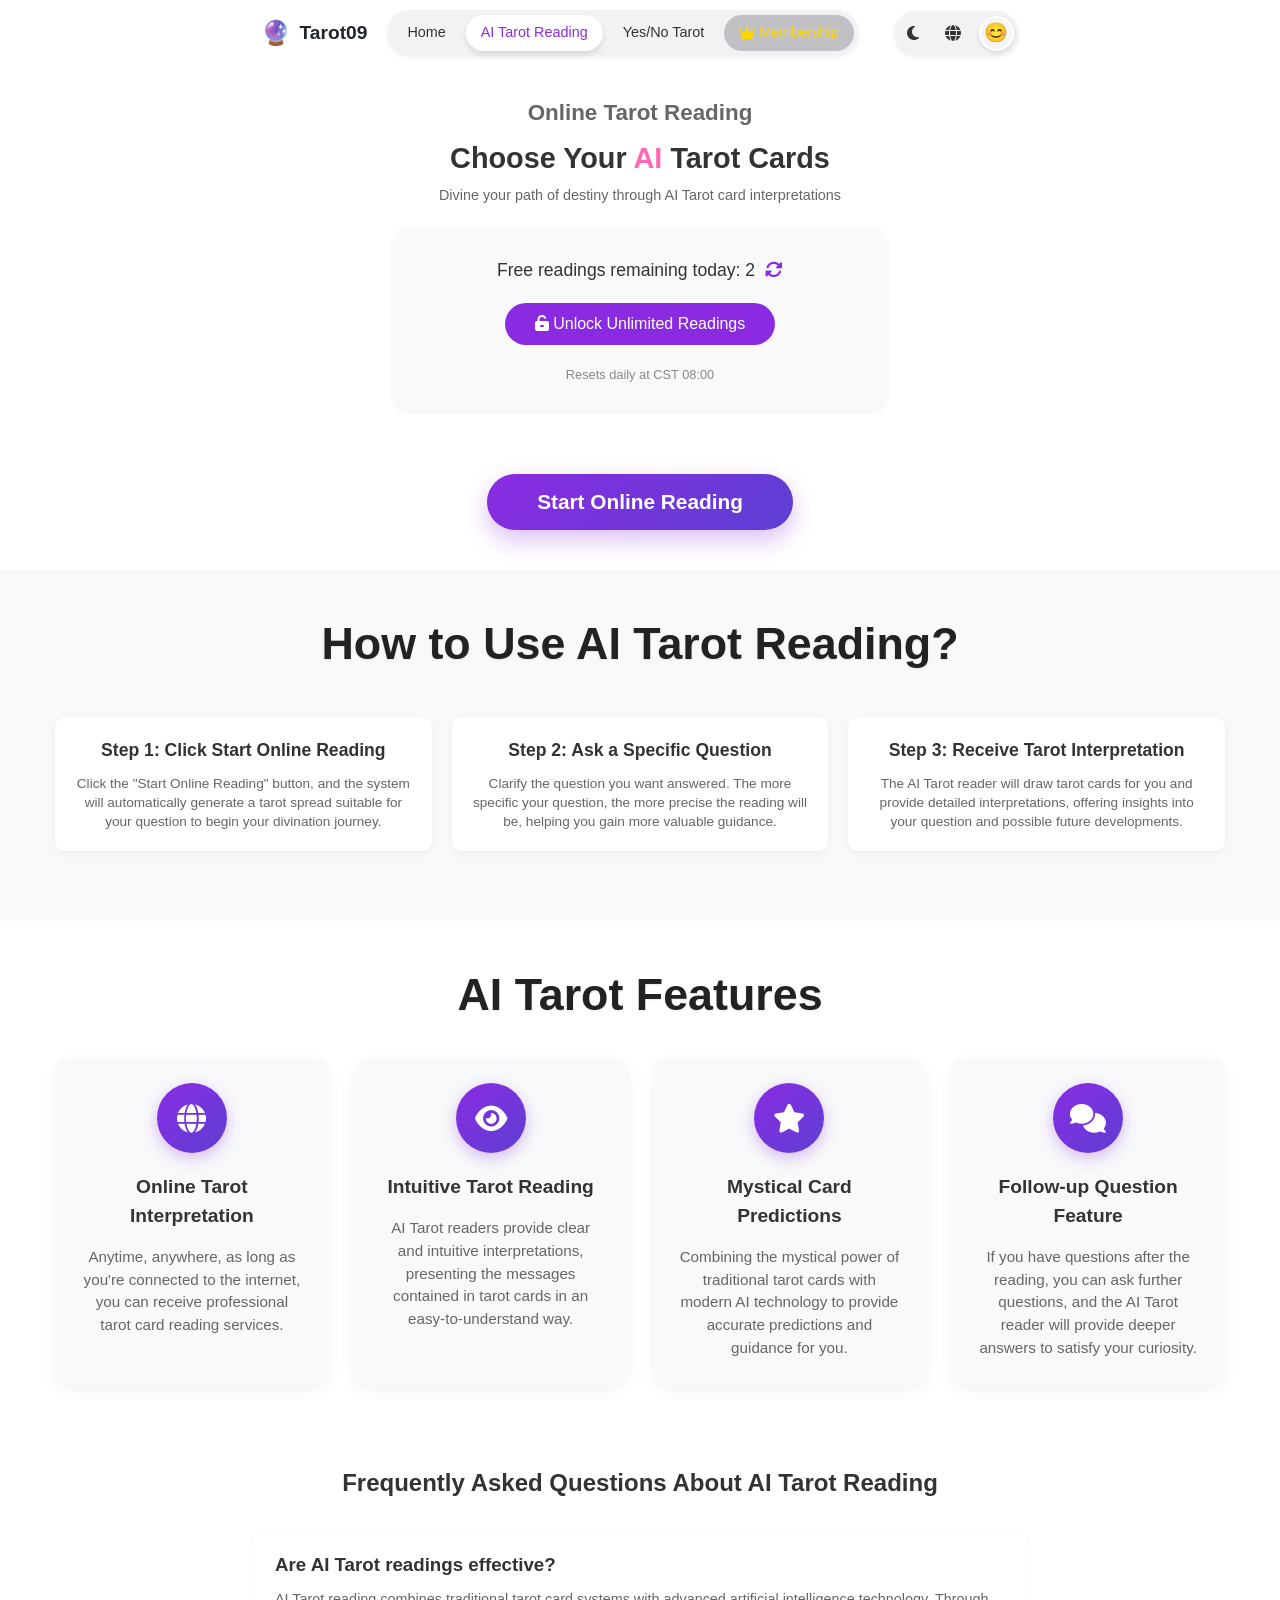
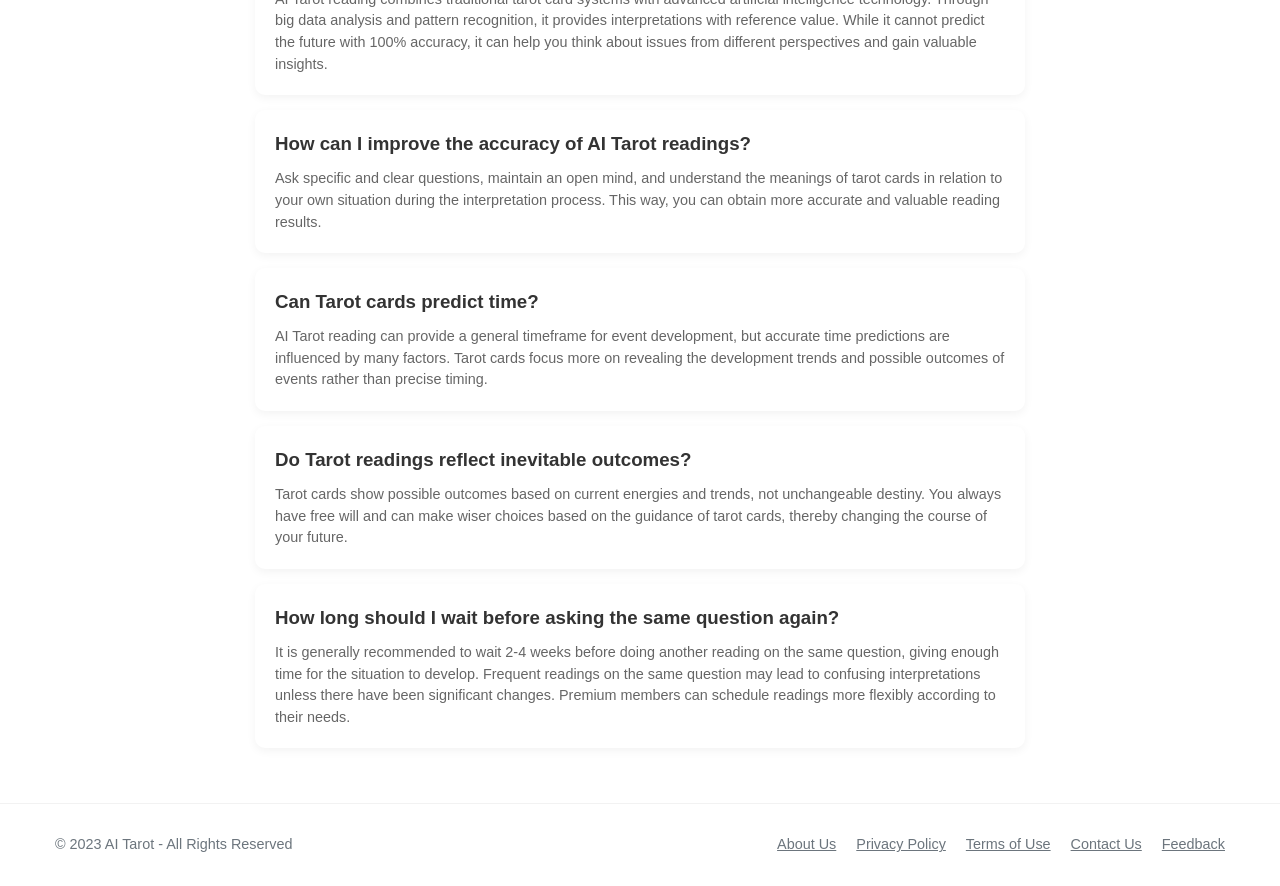
==== commit 67bfbf0f: "Add files via upload" ====
--- a/ai-taluopai-eng.html
+++ b/ai-taluopai-eng.html
@@ -4,502 +4,14 @@
     <meta charset="UTF-8">
     <meta name="viewport" content="width=device-width, initial-scale=1.0">
     <title>Choose Your AI Tarot Reader - Tarot09</title>
-    <meta name="description" content="Choose your favorite AI Tarot Reader and get professional tarot reading and life guidance.">
+    <meta name="description" content="Choose your favorite AI Tarot reader for professional tarot card readings and life guidance.">
     <link rel="stylesheet" href="css/styles.css">
-    <!-- Import Font Awesome icon library -->
+    <link rel="stylesheet" href="css/page-styles/ai-taluopai.css">
+    <link rel="stylesheet" href="css/subscription-fix.css">
     <link rel="stylesheet" href="https://cdnjs.cloudflare.com/ajax/libs/font-awesome/6.4.0/css/all.min.css">
-    <link rel="icon" href="images/favicon.ico" type="image/x-icon">
-    <style>
-        /* AI Tarot Reader selection page styles */
-        .page-header {
-            text-align: center;
-            padding: 30px 0 10px;
-        }
-        
-        .page-title {
-            font-size: 1.8rem;
-            font-weight: 700;
-            margin-bottom: 5px;
-        }
-        
-        .page-subtitle {
-            font-size: 0.9rem;
-            color: #666;
-            margin-bottom: 20px;
-        }
-        
-        .search-bar {
-            max-width: 500px;
-            margin: 0 auto 30px;
-            display: flex;
-            background: #f5f5f5;
-            border-radius: 30px;
-            padding: 8px 15px;
-            align-items: center;
-        }
-        
-        .search-bar input {
-            flex: 1;
-            border: none;
-            background: transparent;
-            padding: 5px 10px;
-            font-size: 0.9rem;
-        }
-        
-        .search-bar button {
-            background: #8A2BE2;
-            border: none;
-            color: white;
-            padding: 7px 15px;
-            border-radius: 20px;
-            font-size: 0.8rem;
-            cursor: pointer;
-        }
-        
-        /* New added styles */
-        .main-title {
-            font-size: 1.4rem;
-            color: #666;
-            margin-bottom: 10px;
-        }
-        
-        .ai-highlight {
-            color: #FF69B4;
-        }
-        
-        .free-counter-box {
-            max-width: 500px;
-            margin: 0 auto 20px;
-            background-color: #f9f9f9;
-            border-radius: 20px;
-            padding: 30px;
-            text-align: center;
-        }
-        
-        .free-counter {
-            font-size: 1.1rem;
-            margin-bottom: 20px;
-            display: flex;
-            align-items: center;
-            justify-content: center;
-        }
-        
-        .refresh-icon {
-            margin-left: 10px;
-            color: #8A2BE2;
-            cursor: pointer;
-            transition: transform 0.3s ease;
-        }
-        
-        .refresh-icon:hover {
-            transform: rotate(90deg);
-        }
-        
-        .unlock-button {
-            background: #8A2BE2;
-            color: white;
-            border: none;
-            border-radius: 25px;
-            padding: 12px 30px;
-            font-size: 1rem;
-            font-weight: 500;
-            cursor: pointer;
-            transition: all 0.3s ease;
-            display: inline-block;
-            margin-bottom: 20px;
-        }
-        
-        .unlock-button:hover {
-            background: #7926c9;
-            transform: translateY(-2px);
-            box-shadow: 0 5px 15px rgba(138, 43, 226, 0.3);
-        }
-        
-        .reset-time {
-            font-size: 0.8rem;
-            color: #888;
-        }
-        
-        /* Subscription modal styles */
-        .modal-overlay {
-            position: fixed;
-            top: 0;
-            left: 0;
-            right: 0;
-            bottom: 0;
-            background-color: rgba(0, 0, 0, 0.5);
-            display: flex;
-            align-items: center;
-            justify-content: center;
-            z-index: 1000;
-            opacity: 0;
-            visibility: hidden;
-            transition: all 0.3s ease;
-        }
-        
-        .modal-overlay.active {
-            opacity: 1;
-            visibility: visible;
-        }
-        
-        .subscription-modal {
-            background-color: white;
-            border-radius: 15px;
-            width: 90%;
-            max-width: 400px;
-            overflow: hidden;
-            transform: scale(0.9);
-            transition: transform 0.3s ease;
-        }
-        
-        .modal-overlay.active .subscription-modal {
-            transform: scale(1);
-        }
-        
-        .modal-header {
-            padding: 20px;
-            text-align: center;
-            border-bottom: 1px solid #eee;
-        }
-        
-        .modal-title {
-            font-size: 1.5rem;
-            font-weight: 600;
-            margin-bottom: 5px;
-        }
-        
-        .modal-subtitle {
-            font-size: 0.9rem;
-            color: #666;
-        }
-        
-        .plan-options {
-            padding: 20px;
-        }
-        
-        .plan-option {
-            border: 1px solid #ddd;
-            border-radius: 12px;
-            padding: 15px;
-            margin-bottom: 15px;
-            cursor: pointer;
-            transition: all 0.2s ease;
-            position: relative;
-        }
-        
-        .plan-option:hover, .plan-option.selected {
-            border-color: #8A2BE2;
-            background-color: rgba(138, 43, 226, 0.05);
-        }
-        
-        .plan-option.selected::before {
-            content: " ";
-            position: absolute;
-            right: 15px;
-            top: 15px;
-            width: 10px;
-            height: 10px;
-            background-color: #8A2BE2;
-            border-radius: 50%;
-        }
-        
-        .plan-name {
-            font-weight: 600;
-            margin-bottom: 5px;
-            display: flex;
-            justify-content: space-between;
-        }
-        
-        .plan-price {
-            color: #8A2BE2;
-        }
-        
-        .plan-description {
-            font-size: 0.85rem;
-            color: #666;
-        }
-        
-        .modal-footer {
-            padding: 15px 20px;
-            display: flex;
-            justify-content: space-between;
-            border-top: 1px solid #eee;
-        }
-        
-        .modal-footer button {
-            border: none;
-            border-radius: 20px;
-            padding: 10px 20px;
-            font-size: 0.9rem;
-            cursor: pointer;
-            transition: all 0.2s ease;
-        }
-        
-        .cancel-button {
-            background-color: #f0f0f0;
-            color: #333;
-        }
-        
-        .cancel-button:hover {
-            background-color: #e0e0e0;
-        }
-        
-        .subscribe-button {
-            background-color: #8A2BE2;
-            color: white;
-        }
-        
-        .subscribe-button:hover {
-            background-color: #7926c9;
-        }
-        
-        .term-conditions {
-            font-size: 0.75rem;
-            color: #888;
-            text-align: center;
-            padding: 0 20px 20px;
-        }
-        
-        .reader-grid {
-            display: grid;
-            grid-template-columns: repeat(2, 1fr);
-            gap: 20px;
-            margin-bottom: 30px;
-        }
-        
-        .reader-card {
-            background: white;
-            border-radius: 10px;
-            padding: 20px;
-            box-shadow: 0 3px 10px rgba(0,0,0,0.05);
-            display: flex;
-            align-items: center;
-        }
-        
-        .reader-image {
-            width: 80px;
-            height: 80px;
-            background-color: #9370DB;
-            border-radius: 10px;
-            margin-right: 15px;
-            flex-shrink: 0;
-        }
-        
-        .reader-info {
-            flex: 1;
-        }
-        
-        .reader-name {
-            font-weight: 600;
-            margin-bottom: 5px;
-            display: flex;
-            align-items: center;
-        }
-        
-        .reader-stars {
-            color: gold;
-            font-size: 0.8rem;
-            margin-left: 5px;
-        }
-        
-        .reader-description {
-            font-size: 0.85rem;
-            color: #666;
-            line-height: 1.4;
-            margin-bottom: 10px;
-        }
-        
-        .select-button {
-            background: #8A2BE2;
-            color: white;
-            border: none;
-            border-radius: 20px;
-            padding: 8px 0;
-            width: 100%;
-            font-size: 0.9rem;
-            cursor: pointer;
-            margin-top: 10px;
-        }
-        
-        .more-readers {
-            text-align: center;
-            margin-bottom: 30px;
-        }
-        
-        .more-button {
-            background: #f0f0f0;
-            border: none;
-            border-radius: 20px;
-            padding: 8px 20px;
-            font-size: 0.9rem;
-            cursor: pointer;
-        }
-        
-        .feature-section {
-            padding: 40px 0;
-            background: #f9f9f9;
-        }
-        
-        .feature-title {
-            font-size: 1.5rem;
-            font-weight: 700;
-            margin-bottom: 30px;
-            text-align: center;
-        }
-        
-        .feature-grid {
-            display: grid;
-            grid-template-columns: repeat(3, 1fr);
-            gap: 20px;
-            margin-bottom: 30px;
-        }
-        
-        .feature-card {
-            background: white;
-            border-radius: 10px;
-            padding: 20px;
-            box-shadow: 0 3px 10px rgba(0,0,0,0.05);
-        }
-        
-        .feature-card h3 {
-            font-weight: 600;
-            margin-bottom: 10px;
-        }
-        
-        .feature-card p {
-            font-size: 0.85rem;
-            color: #666;
-            line-height: 1.4;
-        }
-        
-        .highlight-features {
-            margin-top: 50px;
-        }
-        
-        .highlight-feature {
-            display: flex;
-            align-items: center;
-            margin-bottom: 30px;
-        }
-        
-        .highlight-feature:nth-child(even) {
-            flex-direction: row-reverse;
-        }
-        
-        .highlight-image {
-            width: 200px;
-            height: 150px;
-            background: linear-gradient(135deg, #84fab0, #8fd3f4);
-            border-radius: 10px;
-            margin: 0 20px;
-            flex-shrink: 0;
-        }
-        
-        .highlight-content h3 {
-            font-weight: 600;
-            margin-bottom: 10px;
-        }
-        
-        .highlight-content p {
-            font-size: 0.9rem;
-            color: #666;
-            line-height: 1.4;
-        }
-        
-        .faq-section {
-            padding: 40px 0;
-            max-width: 800px;
-            margin: 0 auto;
-        }
-        
-        .faq-title {
-            font-size: 1.5rem;
-            font-weight: 700;
-            margin-bottom: 30px;
-            text-align: center;
-        }
-        
-        .faq-item {
-            background: white;
-            border-radius: 10px;
-            padding: 20px;
-            box-shadow: 0 3px 10px rgba(0,0,0,0.05);
-            margin-bottom: 15px;
-        }
-        
-        .faq-question {
-            font-weight: 600;
-            margin-bottom: 10px;
-        }
-        
-        .faq-answer {
-            font-size: 0.9rem;
-            color: #666;
-            line-height: 1.5;
-        }
-        
-        .more-features {
-            text-align: center;
-            padding: 80px 0;
-            background-color: #fff;
-        }
-        
-        .more-features h2 {
-            font-size: 2.2rem;
-            font-weight: 700;
-            margin-bottom: 15px;
-            color: #222;
-        }
-        
-        .more-features p {
-            font-size: 1rem;
-            color: #666;
-            margin-bottom: 35px;
-        }
-        
-        .more-features-button {
-            background-color: #8A2BE2;
-            color: white;
-            border: none;
-            border-radius: 30px;
-            padding: 13px 30px;
-            font-size: 1rem;
-            font-weight: 500;
-            cursor: pointer;
-            transition: all 0.3s ease;
-            box-shadow: 0 4px 12px rgba(138, 43, 226, 0.2);
-        }
-        
-        .more-features-button:hover {
-            background-color: #7926c9;
-            transform: translateY(-3px);
-            box-shadow: 0 6px 15px rgba(138, 43, 226, 0.3);
-        }
-        
-        @media (max-width: 768px) {
-            .reader-grid, .feature-grid {
-                grid-template-columns: 1fr;
-            }
-            
-            .highlight-feature, .highlight-feature:nth-child(even) {
-                flex-direction: column;
-            }
-            
-            .highlight-image {
-                margin: 0 0 20px 0;
-                width: 100%;
-            }
-        }
-        
-        /* AI Tarot highlight style */
-        .ai-tarot-highlight {
-            color: #3498db; /* Blue */
-            font-weight: 700;
-        }
-    </style>
 </head>
 <body>
-    <!-- Navigation bar -->
+    <!-- 导航栏 -->
     <nav class="navbar">
         <div class="container">
             <div class="logo">
@@ -514,26 +26,26 @@
             </button>
             
             <div class="nav-capsules">
-                <!-- Main navigation capsule -->
+                <!-- 主导航胶囊 -->
                 <div class="nav-capsule main-nav-capsule">
                     <div class="nav-menu">
                         <ul>
                             <li><a href="index-eng.html" class="nav-link">Home</a></li>
                             <li><a href="javascript:void(0)" class="nav-link active">AI Tarot Reading</a></li>
-                            <li><a href="yes-no-tarot.html" class="nav-link">Yes/No Tarot Reading</a></li>
-                            <li><a href="javascript:void(0)" class="nav-link premium" id="premiumLink"><i class="fas fa-crown"></i> Premium</a></li>
+                            <li><a href="yes-no-tarot-eng.html" class="nav-link">Yes/No Tarot</a></li>
+                            <li><a href="javascript:void(0)" class="nav-link premium" id="premiumLink"><i class="fas fa-crown"></i> Membership</a></li>
                         </ul>
                     </div>
                 </div>
                 
-                <!-- User controls capsule -->
+                <!-- 用户控制胶囊 -->
                 <div class="nav-capsule user-controls-capsule">
                     <div class="user-controls">
-                        <button class="theme-toggle" aria-label="Toggle theme">
+                        <button class="theme-toggle" aria-label="Toggle Theme">
                             <i class="fas fa-moon"></i>
                             <i class="fas fa-sun"></i>
                         </button>
-                        <button class="language-toggle" aria-label="Toggle language">
+                        <button class="language-toggle" aria-label="Toggle Language">
                             <i class="fas fa-globe"></i>
                         </button>
                         <a href="javascript:void(0)" class="user-profile">
@@ -545,16 +57,16 @@
         </div>
     </nav>
 
-    <!-- Main content -->
+    <!-- 主要内容 -->
     <main>
-        <!-- Page title -->
+        <!-- 页面标题 -->
         <section class="page-header">
             <div class="container">
                 <h3 class="main-title">Online Tarot Reading</h3>
-                <h1 class="page-title">Choose your <span class="ai-highlight">AI</span> Tarot Reader</h1>
-                <p class="page-subtitle">Discover your destiny through AI tarot card readings</p>
-                
-                <!-- Free reading counter display -->
+                <h1 class="page-title">Choose Your <span class="ai-highlight">AI</span> Tarot Cards</h1>
+                <p class="page-subtitle">Divine your path of destiny through AI Tarot card interpretations</p>
+                
+                <!-- 免费占卜次数显示框 -->
                 <div class="free-counter-box">
                     <div class="free-counter">
                         Free readings remaining today: 2
@@ -566,171 +78,120 @@
                         <i class="fas fa-unlock-alt"></i> Unlock Unlimited Readings
                     </button>
                     <div class="reset-time">
-                        Resets daily at 08:00 CST
-                    </div>
-                </div>
-            </div>
-        </section>
-        
-        <!-- Tarot reader selection -->
+                        Resets daily at CST 08:00
+                    </div>
+                </div>
+            </div>
+        </section>
+        
+        <!-- 开始占卜 -->
         <section class="reader-selection">
             <div class="container">
-                <h2 class="visually-hidden">Tarot Reader List</h2>
-                
-                <div class="reader-grid">
-                    <!-- Reader 1 -->
-                    <div class="reader-card">
-                        <div class="reader-image"></div>
-                        <div class="reader-info">
-                            <h3 class="reader-name">Mystic Mr. <span class="reader-stars">★★★★★</span></h3>
-                            <p class="reader-description">A mysterious Eastern tarot master who specializes in career and wealth analysis, able to predict future trends.</p>
-                            <button class="select-button">Select Reader</button>
-                        </div>
-                    </div>
-                </div>
-                
-                <!-- More readers button -->
-                <div class="more-readers">
-                    <button class="more-button">Coming Soon</button>
-                </div>
-                
-                <!-- Service description -->
-                <div class="service-info">
-                    <div class="reader-card" style="margin-bottom: 15px;">
-                        <div class="reader-image"></div>
-                        <div class="reader-info">
-                            <h3 class="reader-name">Free Tarot Reading - 2 Times</h3>
-                            <p class="reader-description">Free reading service for new users to experience the professional interpretation ability of AI tarot readers.</p>
-                        </div>
-                    </div>
-                    
-                    <div class="reader-card">
-                        <div class="reader-image"></div>
-                        <div class="reader-info">
-                            <h3 class="reader-name">Unlimited Readings for Members</h3>
-                            <p class="reader-description">After becoming a member, you can use all AI tarot reader services unlimited times and enjoy premium features.</p>
-                        </div>
-                    </div>
-                </div>
-            </div>
-        </section>
-        
-        <!-- How to use AI Tarot Reading -->
+                <div class="start-divination-container">
+                    <button class="start-divination-button" id="startDivination">Start Online Reading</button>
+                </div>
+            </div>
+        </section>
+        
+        <!-- 如何使用AI塔罗牌占卜 -->
         <section class="feature-section">
             <div class="container">
                 <h2 class="feature-title">How to Use AI Tarot Reading?</h2>
                 
                 <div class="feature-grid">
                     <div class="feature-card">
-                        <h3>Step 1: Choose a Tarot Reader</h3>
-                        <p>Select a tarot reader that fits your needs from multiple AI tarot readers, each with different specialties and reading styles.</p>
+                        <h3>Step 1: Click Start Online Reading</h3>
+                        <p>Click the "Start Online Reading" button, and the system will automatically generate a tarot spread suitable for your question to begin your divination journey.</p>
                     </div>
                     
                     <div class="feature-card">
                         <h3>Step 2: Ask a Specific Question</h3>
-                        <p>Clearly state the question you want answered. More specific questions lead to more precise readings, helping you get more valuable guidance.</p>
+                        <p>Clarify the question you want answered. The more specific your question, the more precise the reading will be, helping you gain more valuable guidance.</p>
                     </div>
                     
                     <div class="feature-card">
                         <h3>Step 3: Receive Tarot Interpretation</h3>
-                        <p>The AI tarot reader will draw tarot cards for you and provide detailed interpretations, offering insights and possible future trends related to your question.</p>
-                    </div>
-                </div>
-            </div>
-        </section>
-        
-        <!-- AI Tarot Features -->
+                        <p>The AI Tarot reader will draw tarot cards for you and provide detailed interpretations, offering insights into your question and possible future developments.</p>
+                    </div>
+                </div>
+            </div>
+        </section>
+        
+        <!-- AI塔罗牌特点 -->
         <section class="feature-section" style="background-color: white;">
             <div class="container">
                 <h2 class="feature-title">AI Tarot Features</h2>
                 
-                <div class="highlight-features">
-                    <div class="highlight-feature">
-                        <div class="highlight-image"></div>
-                        <div class="highlight-content">
-                            <h3>Automatic Card Drawing</h3>
-                            <p>No need to manually select cards, AI will automatically draw the most suitable tarot card combination for you, ensuring accuracy and comprehensiveness.</p>
+                <div class="feature-icons-grid">
+                    <div class="feature-icon-item">
+                        <div class="feature-icon">
+                            <i class="fas fa-globe"></i>
                         </div>
-                    </div>
-                    
-                    <div class="highlight-feature">
-                        <div class="highlight-image"></div>
-                        <div class="highlight-content">
-                            <h3>Online Tarot Reading</h3>
-                            <p>Get professional tarot card reading services anytime, anywhere, as long as you have an internet connection.</p>
+                        <h3>Online Tarot Interpretation</h3>
+                        <p>Anytime, anywhere, as long as you're connected to the internet, you can receive professional tarot card reading services.</p>
+                    </div>
+                    
+                    <div class="feature-icon-item">
+                        <div class="feature-icon">
+                            <i class="fas fa-eye"></i>
                         </div>
-                    </div>
-                    
-                    <div class="highlight-feature">
-                        <div class="highlight-image"></div>
-                        <div class="highlight-content">
-                            <h3>Intuitive Tarot Interpretation</h3>
-                            <p>AI tarot readers provide clear and intuitive interpretations, presenting the messages contained in tarot cards in an easy-to-understand way.</p>
+                        <h3>Intuitive Tarot Reading</h3>
+                        <p>AI Tarot readers provide clear and intuitive interpretations, presenting the messages contained in tarot cards in an easy-to-understand way.</p>
+                    </div>
+                    
+                    <div class="feature-icon-item">
+                        <div class="feature-icon">
+                            <i class="fas fa-star"></i>
                         </div>
-                    </div>
-                    
-                    <div class="highlight-feature">
-                        <div class="highlight-image"></div>
-                        <div class="highlight-content">
-                            <h3>Mystical Card Prediction</h3>
-                            <p>Combines the mystical power of traditional tarot cards with modern AI technology to provide accurate predictions and guidance.</p>
+                        <h3>Mystical Card Predictions</h3>
+                        <p>Combining the mystical power of traditional tarot cards with modern AI technology to provide accurate predictions and guidance for you.</p>
+                    </div>
+                    
+                    <div class="feature-icon-item">
+                        <div class="feature-icon">
+                            <i class="fas fa-comments"></i>
                         </div>
-                    </div>
-                    
-                    <div class="highlight-feature">
-                        <div class="highlight-image"></div>
-                        <div class="highlight-content">
-                            <h3>Follow-up Question Feature</h3>
-                            <p>If you have doubts after the reading, you can ask further questions, and the AI tarot reader will provide deeper answers to satisfy your curiosity.</p>
-                        </div>
-                    </div>
-                </div>
-            </div>
-        </section>
-        
-        <!-- AI Tarot Reading FAQs -->
+                        <h3>Follow-up Question Feature</h3>
+                        <p>If you have questions after the reading, you can ask further questions, and the AI Tarot reader will provide deeper answers to satisfy your curiosity.</p>
+                    </div>
+                </div>
+            </div>
+        </section>
+        
+        <!-- AI塔罗牌占卜常见问题 -->
         <section class="faq-section">
             <div class="container">
-                <h2 class="faq-title">AI Tarot Reading FAQs</h2>
-                
-                <div class="faq-item">
-                    <h3 class="faq-question">Is AI Tarot Reading effective?</h3>
-                    <p class="faq-answer">AI Tarot Reading combines traditional tarot systems with advanced artificial intelligence technology, providing valuable interpretations through big data analysis and pattern recognition. While it cannot predict the future with 100% accuracy, it can help you think about issues from different perspectives and gain beneficial insights.</p>
-                </div>
-                
-                <div class="faq-item">
-                    <h3 class="faq-question">How to improve the accuracy of AI Tarot Reading?</h3>
-                    <p class="faq-answer">Ask specific and clear questions, maintain an open mindset, and understand the meanings of tarot cards in conjunction with your actual situation during the interpretation process. This way you can get more accurate and valuable reading results.</p>
-                </div>
-                
-                <div class="faq-item">
-                    <h3 class="faq-question">Can tarot cards predict timing?</h3>
-                    <p class="faq-answer">AI Tarot Reading can provide a general timeframe for event development, but accurate time predictions are influenced by multiple factors. Tarot cards focus more on revealing the development trends and possible outcomes of events rather than precise timing.</p>
-                </div>
-                
-                <div class="faq-item">
-                    <h3 class="faq-question">Do tarot readings reflect inevitable results?</h3>
-                    <p class="faq-answer">Tarot cards show possible outcomes based on current energies and trends, not unchangeable destiny. You always have free will and can make wiser choices based on tarot guidance, thereby changing your future path.</p>
+                <h2 class="faq-title">Frequently Asked Questions About AI Tarot Reading</h2>
+                
+                <div class="faq-item">
+                    <h3 class="faq-question">Are AI Tarot readings effective?</h3>
+                    <p class="faq-answer">AI Tarot reading combines traditional tarot card systems with advanced artificial intelligence technology. Through big data analysis and pattern recognition, it provides interpretations with reference value. While it cannot predict the future with 100% accuracy, it can help you think about issues from different perspectives and gain valuable insights.</p>
+                </div>
+                
+                <div class="faq-item">
+                    <h3 class="faq-question">How can I improve the accuracy of AI Tarot readings?</h3>
+                    <p class="faq-answer">Ask specific and clear questions, maintain an open mind, and understand the meanings of tarot cards in relation to your own situation during the interpretation process. This way, you can obtain more accurate and valuable reading results.</p>
+                </div>
+                
+                <div class="faq-item">
+                    <h3 class="faq-question">Can Tarot cards predict time?</h3>
+                    <p class="faq-answer">AI Tarot reading can provide a general timeframe for event development, but accurate time predictions are influenced by many factors. Tarot cards focus more on revealing the development trends and possible outcomes of events rather than precise timing.</p>
+                </div>
+                
+                <div class="faq-item">
+                    <h3 class="faq-question">Do Tarot readings reflect inevitable outcomes?</h3>
+                    <p class="faq-answer">Tarot cards show possible outcomes based on current energies and trends, not unchangeable destiny. You always have free will and can make wiser choices based on the guidance of tarot cards, thereby changing the course of your future.</p>
                 </div>
                 
                 <div class="faq-item">
                     <h3 class="faq-question">How long should I wait before asking the same question again?</h3>
-                    <p class="faq-answer">It's generally recommended to wait 2-4 weeks before asking the same question again, giving enough time for the situation to develop. Frequent readings on the same question may lead to confused interpretations, unless there are obvious changes in the situation. Member users can flexibly arrange reading frequency according to their needs.</p>
-                </div>
-            </div>
-        </section>
-        
-        <!-- More features -->
-        <section class="more-features">
-            <div class="container">
-                <h2>More <span class="ai-tarot-highlight">AI Tarot</span> Features</h2>
-                <p>Experience the latest 2025 online tarot card drawing system and tarot divination tests</p>
-                <button class="more-features-button" id="exploreMoreButton">Explore More Online AI Tarot Reading Methods</button>
-            </div>
-        </section>
-    </main>
+                    <p class="faq-answer">It is generally recommended to wait 2-4 weeks before doing another reading on the same question, giving enough time for the situation to develop. Frequent readings on the same question may lead to confusing interpretations unless there have been significant changes. Premium members can schedule readings more flexibly according to their needs.</p>
+                </div>
+            </div>
+        </section>
+        
 
-    <!-- Footer -->
+    <!-- 页脚 -->
     <footer>
         <div class="container">
             <div class="footer-content">
@@ -748,34 +209,34 @@
         </div>
     </footer>
 
-    <!-- Premium subscription modal -->
+    <!-- 会员订阅弹窗 -->
     <div class="modal-overlay" id="subscriptionModal">
         <div class="subscription-modal">
             <div class="modal-header">
-                <h3 class="modal-title">Upgrade to Premium</h3>
+                <h3 class="modal-title">Upgrade Membership</h3>
                 <p class="modal-subtitle">Enjoy unlimited tarot readings and more premium features</p>
             </div>
             
             <div class="plan-options">
                 <div class="plan-option" data-plan="monthly">
                     <div class="plan-name">
-                        Monthly Membership <span class="plan-price">$18.00</span>
+                        Monthly Plan <span class="plan-price">$2.99</span>
                     </div>
                     <p class="plan-description">Auto-renews monthly, cancel anytime</p>
                 </div>
                 
                 <div class="plan-option selected" data-plan="quarterly">
                     <div class="plan-name">
-                        Quarterly Membership <span class="plan-price">$48.00</span>
-                    </div>
-                    <p class="plan-description">Auto-renews every three months, equivalent to $16.00/month</p>
+                        Quarterly Plan <span class="plan-price">$7.99</span>
+                    </div>
+                    <p class="plan-description">Auto-renews every three months, equivalent to $2.66/month</p>
                 </div>
                 
                 <div class="plan-option" data-plan="yearly">
                     <div class="plan-name">
-                        Annual Membership <span class="plan-price">$168.00</span>
-                    </div>
-                    <p class="plan-description">Auto-renews annually, equivalent to $14.00/month, best value</p>
+                        Annual Plan <span class="plan-price">$24.99</span>
+                    </div>
+                    <p class="plan-description">Auto-renews yearly, equivalent to $2.08/month, best value</p>
                 </div>
             </div>
             
@@ -785,80 +246,72 @@
             </div>
             
             <div class="term-conditions">
-                <p>By subscribing, you agree to our Terms of Service and Privacy Policy. Auto-renewal can be canceled up to 24 hours before expiration.</p>
+                <p>By subscribing, you agree to our Terms of Service and Privacy Policy. You can cancel auto-renewal up to 24 hours before the renewal date.</p>
             </div>
         </div>
     </div>
 
-    <!-- Import subscription module script -->
+    <!-- 导入订阅模块脚本 -->
     <script src="js/subscription.js"></script>
-    <!-- Import test script -->
+    <!-- 导入测试脚本 -->
     <script src="js/test-subscription.js"></script>
     <script>
         document.addEventListener('DOMContentLoaded', function() {
-            // Get all links
+            // 获取所有链接
             var links = document.querySelectorAll('a');
             
-            // Change all links to invalid links except home page and tarot reader selection
+            // 将所有链接更改为无效链接，但保留首页链接和塔罗师选择链接
             links.forEach(function(link) {
                 var href = link.getAttribute('href');
-                if (href !== 'javascript:void(0)' && href !== 'index-eng.html' && href !== 'tarot-question-eng.html') {
+                if (href !== 'javascript:void(0)' && href !== 'ai-taluopai-eng.html' && href !== 'yes-no-tarot-eng.html' && href !== 'index-eng.html') {
                     link.setAttribute('href', 'javascript:void(0)');
                 }
             });
             
-            // Tarot reader selection button events
-            var selectButtons = document.querySelectorAll('.select-button');
-            selectButtons.forEach(function(button) {
-                button.addEventListener('click', function() {
-                    // Redirect to question input page after click
+            // 开始在线占卜按钮点击事件
+            const startDivinationBtn = document.getElementById('startDivination');
+            if (startDivinationBtn) {
+                startDivinationBtn.addEventListener('click', function() {
+                    // 点击后跳转到问题输入页面
                     window.location.href = 'tarot-question-eng.html';
                 });
-            });
-            
-            // More tarot readers button event
-            var moreButton = document.querySelector('.more-button');
-            if (moreButton) {
-                moreButton.addEventListener('click', function() {
-                    alert('Loading more tarot readers...');
-                });
             }
             
-            // Explore more button click event
+            // 探索更多按钮点击事件
             const exploreMoreButton = document.getElementById('exploreMoreButton');
             if (exploreMoreButton) {
                 exploreMoreButton.addEventListener('click', function() {
-                    // Could redirect to more AI tarot features page
-                    // Using alert for now
-                    alert('We will show you more AI tarot reading methods and features soon!');
-                    // Future replacement: window.location.href = "more-tarot-features.html";
+                    // 这里可以跳转到更多AI塔罗牌玩法的页面
+                    // 暂时用alert模拟
+                    alert('We will soon show you more AI Tarot features and functions!');
+                    // 未来可以替换为: window.location.href = "more-tarot-features.html";
                 });
             }
             
-            // Refresh icon click
+            // 刷新图标点击
             const refreshIcon = document.querySelector('.refresh-icon');
             if (refreshIcon) {
                 refreshIcon.addEventListener('click', function() {
                     this.querySelector('i').classList.add('fa-spin');
                     
-                    // Simulate refresh, stop spinning after 1 second
+                    // 模拟刷新，1秒后停止旋转
                     setTimeout(() => {
                         this.querySelector('i').classList.remove('fa-spin');
                     }, 1000);
                 });
             }
             
-            // Language toggle functionality
+            // 语言切换按钮功能
             const languageToggle = document.querySelector('.language-toggle');
             if (languageToggle) {
                 languageToggle.addEventListener('click', function() {
-                    // Switch to Chinese version
+                    // 切换到中文版
                     window.location.href = 'ai-taluopai.html';
                 });
             }
         });
     </script>
-    <!-- Import navbar module script -->
+    <!-- 导入导航栏模块脚本 -->
     <script src="js/navbar.js"></script>
 </body>
-</html> +</html>
--- a/css/styles.css
+++ b/css/styles.css
@@ -660,35 +660,53 @@
 .purple-button {
     background: var(--primary-color);
     color: white;
-    padding: 12px 25px;
-    border-radius: 30px;
-    font-weight: 500;
+    padding: 18px 38px;
+    border-radius: 35px;
+    font-weight: 600;
+    font-size: 1.25rem;
     text-decoration: none;
     display: inline-block;
-    margin-top: 20px;
+    margin-top: 30px;
     transition: all 0.3s ease;
+    box-shadow: 0 4px 15px rgba(138, 43, 226, 0.3);
+    border: none;
+    cursor: pointer;
 }
 
 .purple-button:hover {
     background: var(--primary-dark);
-    transform: translateY(-3px);
-}
-
-.purple-sm-button {
-    background: var(--primary-color);
-    color: white;
-    padding: 8px 20px;
-    border-radius: 20px;
-    font-size: 0.9rem;
-    font-weight: 500;
-    text-decoration: none;
-    display: inline-block;
-    transition: all 0.3s ease;
-}
-
-.purple-sm-button:hover {
-    background: var(--primary-dark);
-    transform: translateY(-2px);
+    transform: translateY(-5px) scale(1.03);
+    box-shadow: 0 8px 25px rgba(138, 43, 226, 0.4);
+}
+
+.purple-button i {
+    margin-left: 10px;
+    transition: transform 0.3s ease;
+}
+
+.purple-button:hover i {
+    transform: translateX(5px);
+}
+
+/* 移动端按钮样式优化 */
+@media (max-width: 768px) {
+    .purple-button {
+        padding: 16px 32px;
+        font-size: 1.2rem;
+        width: 80%;
+        max-width: 320px;
+        text-align: center;
+    }
+}
+
+@media (max-width: 480px) {
+    .purple-button {
+        padding: 15px 25px;
+        font-size: 1.1rem;
+        width: 90%;
+        margin-left: auto;
+        margin-right: auto;
+    }
 }
 
 /* 分割内容区域 */
@@ -715,30 +733,91 @@
 }
 
 .readers-grid-container {
+    display: grid;
+    grid-template-columns: repeat(3, 1fr);
+    grid-gap: 15px;
     width: 100%;
-    height: 400px;
-    background-color: #ffb1b1;
-    border-radius: 15px;
+    max-width: 400px;
+    margin: 0 auto;
+}
+
+.reader-box {
+    background: linear-gradient(135deg, #8a4baf, #6a3093);
+    border-radius: 12px;
+    height: 0;
+    padding-bottom: 150%; /* 保持宽高比例 */
+    position: relative;
+    box-shadow: 0 8px 16px rgba(106, 48, 147, 0.2);
     overflow: hidden;
-    box-shadow: 0 10px 30px rgba(0,0,0,0.1);
+    animation: fadeInUp 0.8s ease forwards;
+    opacity: 0;
+    transform: translateY(20px);
+}
+
+.reader-box::before {
+    content: "";
+    position: absolute;
+    top: 0;
+    left: 0;
+    width: 100%;
+    height: 100%;
+    background: url('../images/pattern.svg') center/cover;
+    opacity: 0.1;
 }
 
 .yes-no-cards-container {
-    width: 100%;
-    height: 400px;
-    background-color: #ffcf8a;
-    border-radius: 15px;
-    overflow: hidden;
-    box-shadow: 0 10px 30px rgba(0,0,0,0.1);
-}
-
-.daily-tarot-container {
-    width: 100%;
-    height: 400px;
-    background-color: #ff9d7d;
-    border-radius: 15px;
-    overflow: hidden;
-    box-shadow: 0 10px 30px rgba(0,0,0,0.1);
+    display: flex;
+    justify-content: center;
+    gap: 20px;
+    margin: 20px auto;
+}
+
+.yes-no-card {
+    width: 120px;
+    height: 200px;
+    border-radius: 12px;
+    display: flex;
+    justify-content: center;
+    align-items: center;
+    font-size: 1.5rem;
+    font-weight: bold;
+    color: #fff;
+    box-shadow: 0 10px 20px rgba(0, 0, 0, 0.15);
+    transition: all 0.3s ease;
+    animation: cardFlip 1.5s ease both;
+    transform-style: preserve-3d;
+}
+
+.yes-card {
+    background: linear-gradient(135deg, #4CAF50, #2E7D32);
+    animation-delay: 0.5s;
+}
+
+.no-card {
+    background: linear-gradient(135deg, #F44336, #C62828);
+    animation-delay: 0.8s;
+}
+
+.yes-no-card:hover {
+    transform: translateY(-10px) rotateY(10deg);
+}
+
+@keyframes fadeInUp {
+    to {
+        opacity: 1;
+        transform: translateY(0);
+    }
+}
+
+@keyframes cardFlip {
+    0% {
+        transform: rotateY(180deg) scale(0.8);
+        opacity: 0;
+    }
+    100% {
+        transform: rotateY(0) scale(1);
+        opacity: 1;
+    }
 }
 
 /* 年度塔罗运势部分 */
@@ -897,51 +976,6 @@
     text-shadow: 0 1px 2px rgba(0,0,0,0.1);
 }
 
-/* 年度塔罗运势部分 */
-.year-tarot-section {
-    padding: 80px 0;
-    text-align: center;
-}
-
-.year-tarot-title {
-    font-size: 2.5rem;
-    font-weight: 700;
-    color: #222;
-    margin-bottom: 20px;
-}
-
-.year-tarot-description {
-    font-size: 1.1rem;
-    color: #666;
-    max-width: 800px;
-    margin: 0 auto 40px;
-    line-height: 1.6;
-}
-
-.year-tarot-button-container {
-    display: flex;
-    justify-content: center;
-    margin-top: 30px;
-}
-
-.year-tarot-button {
-    background-color: #8A2BE2;
-    color: white;
-    padding: 12px 30px;
-    border-radius: 30px;
-    font-size: 1rem;
-    font-weight: 500;
-    text-decoration: none;
-    display: inline-block;
-    transition: all 0.3s ease;
-}
-
-.year-tarot-button:hover {
-    background-color: #6a1cb3;
-    transform: translateY(-3px);
-    box-shadow: 0 5px 15px rgba(138, 43, 226, 0.3);
-}
-
 /* 会员订阅弹窗样式 */
 .modal-overlay {
     position: fixed;
@@ -1443,4 +1477,769 @@
 body.dark-mode .more-features-button:hover {
     background-color: var(--primary-color);
     box-shadow: 0 5px 15px rgba(138, 43, 226, 0.5);
+}
+
+/* 故事分享模块样式 */
+.story-sharing-section {
+    margin-top: 3rem;
+    text-align: center;
+    width: 100%;
+}
+
+.stories-container {
+    display: flex;
+    justify-content: center;
+    flex-wrap: wrap;
+    gap: 1.5rem;
+    margin-top: 2rem;
+}
+
+.story-card {
+    background: var(--card-bg, #ffffff);
+    border-radius: 16px;
+    box-shadow: 0 8px 24px rgba(0, 0, 0, 0.08);
+    padding: 1.5rem;
+    width: 300px;
+    transition: transform 0.3s ease, box-shadow 0.3s ease;
+    cursor: pointer;
+    position: relative;
+    overflow: hidden;
+}
+
+.story-card::before {
+    content: "";
+    position: absolute;
+    top: 0;
+    left: 0;
+    width: 100%;
+    height: 100%;
+    background: radial-gradient(circle at center, rgba(138, 43, 226, 0.1) 0%, transparent 70%);
+    opacity: 0;
+    transition: opacity 0.3s ease;
+    pointer-events: none;
+    z-index: 1;
+}
+
+.story-card:hover {
+    transform: translateY(-5px);
+    box-shadow: 0 12px 30px rgba(0, 0, 0, 0.12);
+}
+
+.story-card:hover::before {
+    opacity: 1;
+}
+
+.story-card:active {
+    transform: translateY(-2px);
+    box-shadow: 0 8px 20px rgba(0, 0, 0, 0.1);
+}
+
+.story-tarot-cards {
+    display: flex;
+    justify-content: center;
+    gap: 0.5rem;
+    margin-bottom: 1rem;
+    position: relative;
+    z-index: 2;
+}
+
+.story-tarot-card {
+    width: 70px;
+    height: 120px;
+    border-radius: 8px;
+    overflow: hidden;
+    box-shadow: 0 4px 8px rgba(0, 0, 0, 0.1);
+    transition: transform 0.3s ease;
+}
+
+.story-card:hover .story-tarot-card:nth-child(1) {
+    transform: rotate(-5deg) translateY(-5px);
+}
+
+.story-card:hover .story-tarot-card:nth-child(2) {
+    transform: translateY(-8px);
+}
+
+.story-card:hover .story-tarot-card:nth-child(3) {
+    transform: rotate(5deg) translateY(-5px);
+}
+
+.story-title {
+    font-size: 1.2rem;
+    font-weight: 600;
+    margin-bottom: 1rem;
+    color: var(--text-color, #333);
+}
+
+.story-preview {
+    font-size: 0.9rem;
+    color: var(--secondary-text, #666);
+    margin-bottom: 1rem;
+    line-height: 1.4;
+    height: 2.8em;
+    overflow: hidden;
+    text-overflow: ellipsis;
+    display: -webkit-box;
+    -webkit-line-clamp: 2;
+    -webkit-box-orient: vertical;
+}
+
+.story-read-more {
+    background-color: transparent;
+    color: var(--primary-color, #8a4baf);
+    border: 1px solid var(--primary-color, #8a4baf);
+    border-radius: 20px;
+    padding: 0.5rem 1rem;
+    font-size: 0.9rem;
+    cursor: pointer;
+    transition: all 0.3s ease;
+    position: relative;
+    z-index: 2;
+}
+
+.story-read-more:hover {
+    background-color: var(--primary-color, #8a4baf);
+    color: #fff;
+    transform: translateY(-2px);
+    box-shadow: 0 4px 8px rgba(138, 43, 226, 0.2);
+}
+
+/* 故事详情弹窗样式 */
+#storyDetailModal {
+    position: fixed;
+    top: 0;
+    left: 0;
+    width: 100%;
+    height: 100%;
+    background-color: rgba(0, 0, 0, 0.5);
+    z-index: 1000;
+    display: none;
+    justify-content: center;
+    align-items: center;
+    opacity: 0;
+    visibility: hidden;
+    transition: opacity 0.3s ease, visibility 0.3s ease;
+}
+
+/* 查看更多故事按钮容器 */
+.view-more-container {
+    margin-top: 2rem;
+    text-align: center;
+}
+
+.view-more-button {
+    display: inline-block;
+    font-size: 1rem;
+    padding: 0.8rem 1.5rem;
+    transition: all 0.3s ease;
+}
+
+.view-more-button i {
+    margin-left: 0.5rem;
+    transition: transform 0.3s ease;
+}
+
+.view-more-button:hover i {
+    transform: translateX(5px);
+}
+
+/* 暗黑模式适配 */
+body.dark-mode .view-more-button {
+    background-color: var(--primary-dark, #7926c9);
+}
+
+body.dark-mode .view-more-button:hover {
+    background-color: var(--primary-color, #8a4baf);
+}
+
+#storyDetailModal.active {
+    opacity: 1;
+    visibility: visible;
+    display: flex;
+}
+
+.story-detail-modal {
+    background: var(--modal-bg, #fff);
+    border-radius: 16px;
+    box-shadow: 0 16px 40px rgba(0, 0, 0, 0.15);
+    width: 90%;
+    max-width: 800px;
+    max-height: 90vh;
+    overflow-y: auto;
+    padding: 2rem;
+    position: relative;
+    transform: scale(0.95);
+    transition: transform 0.3s ease;
+}
+
+.modal-header {
+    display: flex;
+    justify-content: space-between;
+    align-items: center;
+    margin-bottom: 1.5rem;
+}
+
+.card-name {
+    text-align: center;
+    font-size: 0.8rem;
+    font-weight: 500;
+    padding: 0.3rem 0;
+    background-color: var(--primary-color, #8a4baf);
+    color: #fff;
+}
+
+.chat-container {
+    background-color: var(--chat-bg, #f9f9f9);
+    border-radius: 12px;
+    padding: 1.5rem;
+    max-height: 400px;
+    overflow-y: auto;
+}
+
+.chat-message {
+    display: flex;
+    margin-bottom: 1.5rem;
+    animation: fadeIn 0.5s ease forwards;
+    opacity: 0;
+    padding-left: 0.5rem;
+}
+
+.chat-message:last-child {
+    margin-bottom: 0;
+}
+
+.user-message, .ai-message {
+    flex-direction: row;
+}
+
+.user-message .message-content, .ai-message .message-content {
+    margin-left: 0.5rem;
+    text-align: left;
+}
+
+.user-message .message-text {
+    border-top-left-radius: 0;
+    background-color: var(--bg-secondary, #f5f5f7);
+}
+
+.ai-message .message-text {
+    border-top-left-radius: 0;
+    background-color: #ffffff;
+}
+
+.dark-mode .user-message .message-text {
+    background-color: var(--dark-card-bg, #2d2d2d);
+}
+
+.dark-mode .ai-message .message-text {
+    background-color: var(--dark-message-bg, #363636);
+}
+
+/* 响应式样式 */
+@media (max-width: 768px) {
+    .stories-container {
+        flex-direction: column;
+        align-items: center;
+    }
+    
+    .story-card {
+        width: 100%;
+        max-width: 350px;
+    }
+    
+    .story-tarot-cards-large {
+        flex-wrap: wrap;
+    }
+}
+
+#storyDetailModal.active .story-detail-modal {
+    transform: scale(1);
+}
+
+.story-tarot-cards-large {
+    display: flex;
+    justify-content: center;
+    gap: 1.5rem;
+    margin: 1.5rem 0 2rem;
+    flex-wrap: wrap;
+}
+
+.story-tarot-card-large {
+    width: 130px;
+    height: 220px;
+    border-radius: 12px;
+    overflow: hidden;
+    box-shadow: 0 8px 16px rgba(0, 0, 0, 0.15);
+    transition: all 0.3s ease;
+    background-color: var(--bg-secondary, #f5f5f7);
+}
+
+.story-tarot-card-large:hover {
+    transform: translateY(-10px) rotateY(5deg);
+    box-shadow: 0 12px 24px rgba(138, 43, 226, 0.2);
+}
+
+.story-tarot-card-large img {
+    width: 100%;
+    height: 85%;
+    object-fit: cover;
+    transition: transform 0.5s ease;
+}
+
+.story-tarot-card-large:hover img {
+    transform: scale(1.05);
+}
+
+.story-detail-modal .modal-title {
+    color: var(--primary-color, #8a4baf);
+    font-size: 1.8rem;
+    text-align: center;
+    width: 100%;
+}
+
+.message-avatar {
+    width: 38px;
+    height: 38px;
+    border-radius: 50%;
+    display: flex;
+    justify-content: center;
+    align-items: center;
+    flex-shrink: 0;
+    font-size: 1.2rem;
+    box-shadow: 0 2px 6px rgba(0, 0, 0, 0.1);
+    margin-top: 4px;
+}
+
+.user-message .message-avatar {
+    background-color: #e9eaec;
+}
+
+.ai-message .message-avatar {
+    background-color: #f3e5f5;
+}
+
+.message-content {
+    max-width: calc(100% - 50px);
+    padding: 0 0.5rem;
+}
+
+.message-text {
+    padding: 0.8rem 1rem;
+    border-radius: 10px;
+    box-shadow: 0 1px 4px rgba(0, 0, 0, 0.05);
+    line-height: 1.5;
+    font-size: 0.95rem;
+}
+
+.user-message .message-text {
+    background-color: #f0f0f0;
+}
+
+.ai-message .message-text {
+    background-color: #ffffff;
+    border: 1px solid #eaeaea;
+}
+
+/* 暗色模式适配 */
+.dark-mode .story-card {
+    background-color: var(--dark-card-bg, #2d2d2d);
+}
+
+.dark-mode .story-title {
+    color: var(--dark-text, #f1f1f1);
+}
+
+.dark-mode .story-preview {
+    color: var(--dark-secondary-text, #bebebe);
+}
+
+.dark-mode .story-detail-modal {
+    background-color: var(--dark-modal-bg, #2d2d2d);
+}
+
+.dark-mode .chat-container {
+    background-color: var(--dark-chat-bg, #222);
+}
+
+.chat-message:nth-child(1) {
+    animation-delay: 0.1s;
+}
+
+.chat-message:nth-child(2) {
+    animation-delay: 0.3s;
+}
+
+.chat-message:nth-child(3) {
+    animation-delay: 0.5s;
+}
+
+.chat-message:nth-child(4) {
+    animation-delay: 0.7s;
+}
+
+@keyframes fadeIn {
+    to {
+        opacity: 1;
+    }
+}
+
+.close-modal {
+    position: absolute;
+    right: 1.5rem;
+    top: 1.5rem;
+    width: 40px;
+    height: 40px;
+    border-radius: 50%;
+    display: flex;
+    align-items: center;
+    justify-content: center;
+    background-color: var(--bg-secondary, #f5f5f7);
+    color: var(--text-secondary, #666);
+    transition: all 0.3s ease;
+    font-size: 1.2rem;
+    border: none;
+    cursor: pointer;
+}
+
+.close-modal:hover {
+    background-color: var(--primary-color, #8a4baf);
+    color: white;
+    transform: rotate(90deg);
+}
+
+/* 暗色模式增强 */
+.dark-mode .story-tarot-card-large {
+    background-color: var(--dark-card-bg, #2d2d2d);
+}
+
+.dark-mode .close-modal {
+    background-color: var(--dark-card-bg, #2d2d2d);
+    color: var(--dark-text, #f1f1f1);
+}
+
+.dark-mode .close-modal:hover {
+    background-color: var(--primary-dark, #7926c9);
+}
+
+.dark-mode .story-detail-modal .modal-title {
+    color: var(--primary-light, #9d4ced);
+}
+
+.story-tarot-card img {
+    width: 100%;
+    height: 100%;
+    object-fit: cover;
+}
+
+.dark-mode .user-message .message-avatar {
+    background-color: #444444;
+}
+
+.dark-mode .ai-message .message-avatar {
+    background-color: #34264a;
+}
+
+.dark-mode .user-message .message-text {
+    background-color: #333333;
+    border-color: transparent;
+}
+
+.dark-mode .ai-message .message-text {
+    background-color: #2a2a2a;
+    border-color: #3a3a3a;
+}
+
+.privacy-notice {
+    text-align: center;
+    color: #888888;
+    font-size: 0.8rem;
+    margin-top: 1.5rem;
+    font-style: italic;
+    opacity: 0.8;
+}
+
+.dark-mode .privacy-notice {
+    color: #666666;
+}
+
+/* 三牌阵样式 */
+.three-card-spread {
+    display: flex;
+    justify-content: center;
+    gap: 15px;
+    margin: 20px auto;
+    perspective: 1000px;
+}
+
+.tarot-card-back {
+    width: 120px;
+    height: 200px;
+    border-radius: 10px;
+    overflow: hidden;
+    box-shadow: 0 8px 20px rgba(0, 0, 0, 0.2);
+    transition: all 0.3s ease;
+    position: relative;
+}
+
+/* 移除卡牌悬停效果 */
+/* .tarot-card-back:hover {
+    transform: translateY(-10px);
+    box-shadow: 0 12px 30px rgba(0, 0, 0, 0.3);
+} */
+
+.tarot-card-back img {
+    width: 100%;
+    height: 100%;
+    object-fit: cover;
+}
+
+/* 单牌阵样式 */
+.single-card-spread {
+    display: flex;
+    justify-content: center;
+    align-items: center;
+    margin: 20px auto;
+    perspective: 1000px;
+    height: 240px;
+}
+
+.flippable {
+    cursor: pointer;
+    transform-style: preserve-3d;
+}
+
+.card-inner {
+    position: relative;
+    width: 100%;
+    height: 100%;
+    transition: transform 0.8s;
+    transform-style: preserve-3d;
+}
+
+/* 移除卡牌悬停翻转效果 */
+/* .flippable:hover .card-inner {
+    transform: rotateY(15deg);
+} */
+
+.flippable.flipped .card-inner {
+    transform: rotateY(180deg);
+}
+
+.card-front, .card-back {
+    position: absolute;
+    width: 100%;
+    height: 100%;
+    backface-visibility: hidden;
+    border-radius: 10px;
+    overflow: hidden;
+}
+
+.card-back {
+    transform: rotateY(180deg);
+    background-color: #f5f5f7;
+    display: flex;
+    justify-content: center;
+    align-items: center;
+}
+
+.card-back img {
+    width: 100%;
+    height: 100%;
+    object-fit: cover;
+}
+
+/* 暗黑模式适配 */
+.dark-mode .card-back {
+    background-color: #2d2d2d;
+}
+
+/* 小按钮样式 */
+.purple-sm-button {
+    background: var(--primary-color);
+    color: white;
+    padding: 12px 24px;
+    border-radius: 25px;
+    font-size: 1.05rem;
+    font-weight: 500;
+    text-decoration: none;
+    display: inline-block;
+    transition: all 0.3s ease;
+    box-shadow: 0 3px 10px rgba(138, 43, 226, 0.25);
+}
+
+.purple-sm-button:hover {
+    background: var(--primary-dark);
+    transform: translateY(-3px);
+    box-shadow: 0 5px 15px rgba(138, 43, 226, 0.35);
+}
+
+@media (max-width: 768px) {
+    .purple-sm-button {
+        padding: 10px 20px;
+        font-size: 1rem;
+        min-width: 160px;
+        text-align: center;
+    }
+}
+
+/* 故事页面样式 */
+.stories-filter {
+    margin: 2rem auto;
+    max-width: 700px;
+}
+
+.search-bar {
+    display: flex;
+    margin-bottom: 1.5rem;
+}
+
+.search-bar input {
+    flex: 1;
+    padding: 0.8rem 1rem;
+    border: 1px solid #e0e0e0;
+    border-radius: 30px 0 0 30px;
+    font-size: 1rem;
+    outline: none;
+    transition: all 0.3s;
+}
+
+.search-bar button {
+    background-color: var(--primary-color, #8a4baf);
+    color: white;
+    border: none;
+    padding: 0 1.5rem;
+    border-radius: 0 30px 30px 0;
+    cursor: pointer;
+    transition: all 0.3s;
+}
+
+.search-bar button:hover {
+    background-color: var(--primary-dark, #7926c9);
+}
+
+.filter-tags {
+    display: flex;
+    justify-content: center;
+    flex-wrap: wrap;
+    gap: 0.8rem;
+}
+
+.filter-tag {
+    padding: 0.5rem 1.2rem;
+    background-color: var(--bg-secondary, #f5f5f7);
+    color: var(--text-secondary, #666);
+    border: none;
+    border-radius: 20px;
+    cursor: pointer;
+    transition: all 0.3s;
+    font-size: 0.9rem;
+}
+
+.filter-tag:hover, .filter-tag.active {
+    background-color: var(--primary-color, #8a4baf);
+    color: white;
+}
+
+/* 瀑布流布局 */
+.stories-waterfall-section {
+    padding: 2rem 0 4rem;
+}
+
+.stories-waterfall {
+    display: grid;
+    grid-template-columns: repeat(auto-fill, minmax(300px, 1fr));
+    gap: 2rem;
+    margin-bottom: 3rem;
+}
+
+.load-more-container, .share-story-container {
+    text-align: center;
+    margin-top: 2rem;
+}
+
+.load-more-button, .share-story-button {
+    padding: 0.8rem 2rem;
+    font-size: 1rem;
+    transition: all 0.3s ease;
+}
+
+.load-more-button i, .share-story-button i {
+    margin-left: 0.5rem;
+}
+
+.load-more-button:hover i {
+    animation: spin 1s linear infinite;
+}
+
+.share-story-button {
+    margin-top: 2rem;
+    background-color: #fff;
+    color: var(--primary-color, #8a4baf);
+    border: 2px solid var(--primary-color, #8a4baf);
+}
+
+.share-story-button:hover {
+    background-color: var(--primary-color, #8a4baf);
+    color: white;
+}
+
+@keyframes spin {
+    0% { transform: rotate(0deg); }
+    100% { transform: rotate(360deg); }
+}
+
+/* 暗色模式适配 */
+body.dark-mode .search-bar input {
+    background-color: var(--dark-card-bg, #2d2d2d);
+    border-color: #444;
+    color: var(--dark-text, #f1f1f1);
+}
+
+body.dark-mode .filter-tag {
+    background-color: var(--dark-card-bg, #2d2d2d);
+    color: var(--dark-secondary-text, #bebebe);
+}
+
+body.dark-mode .filter-tag:hover, body.dark-mode .filter-tag.active {
+    background-color: var(--primary-dark, #7926c9);
+    color: white;
+}
+
+body.dark-mode .share-story-button {
+    background-color: transparent;
+    color: var(--primary-light, #9d4ced);
+    border-color: var(--primary-light, #9d4ced);
+}
+
+body.dark-mode .share-story-button:hover {
+    background-color: var(--primary-dark, #7926c9);
+    color: white;
+}
+
+/* 响应式适配 */
+@media (max-width: 768px) {
+    .stories-waterfall {
+        grid-template-columns: repeat(auto-fill, minmax(250px, 1fr));
+    }
+    
+    .filter-tags {
+        gap: 0.5rem;
+    }
+    
+    .filter-tag {
+        padding: 0.4rem 1rem;
+        font-size: 0.8rem;
+    }
+}
+
+@media (max-width: 576px) {
+    .stories-waterfall {
+        grid-template-columns: 1fr;
+    }
+}
+
+#storyDetailModal.active {
+    opacity: 1;
+    visibility: visible;
+    display: flex;
 } 
--- a/css/page-styles/ai-taluopai.css
+++ b/css/page-styles/ai-taluopai.css
@@ -0,0 +1,720 @@
+/* AI塔罗师选择页面专用样式 */
+.page-header {
+    text-align: center;
+    padding: 30px 0 10px;
+}
+
+.page-title {
+    font-size: 1.8rem;
+    font-weight: 700;
+    margin-bottom: 5px;
+}
+
+.page-subtitle {
+    font-size: 0.9rem;
+    color: #666;
+    margin-bottom: 20px;
+}
+
+.search-bar {
+    max-width: 500px;
+    margin: 0 auto 30px;
+    display: flex;
+    background: #f5f5f5;
+    border-radius: 30px;
+    padding: 8px 15px;
+    align-items: center;
+}
+
+.search-bar input {
+    flex: 1;
+    border: none;
+    background: transparent;
+    padding: 5px 10px;
+    font-size: 0.9rem;
+}
+
+.search-bar button {
+    background: #8A2BE2;
+    border: none;
+    color: white;
+    padding: 7px 15px;
+    border-radius: 20px;
+    font-size: 0.8rem;
+    cursor: pointer;
+}
+
+/* 新添加的样式 */
+.main-title {
+    font-size: 1.4rem;
+    color: #666;
+    margin-bottom: 10px;
+}
+
+.ai-highlight {
+    color: #FF69B4;
+}
+
+.free-counter-box {
+    max-width: 500px;
+    margin: 0 auto 20px;
+    background-color: #f9f9f9;
+    border-radius: 20px;
+    padding: 30px;
+    text-align: center;
+}
+
+.free-counter {
+    font-size: 1.1rem;
+    margin-bottom: 20px;
+    display: flex;
+    align-items: center;
+    justify-content: center;
+}
+
+.refresh-icon {
+    margin-left: 10px;
+    color: #8A2BE2;
+    cursor: pointer;
+    transition: transform 0.3s ease;
+}
+
+.refresh-icon:hover {
+    transform: rotate(90deg);
+}
+
+.unlock-button {
+    background: #8A2BE2;
+    color: white;
+    border: none;
+    border-radius: 25px;
+    padding: 12px 30px;
+    font-size: 1rem;
+    font-weight: 500;
+    cursor: pointer;
+    transition: all 0.3s ease;
+    display: inline-block;
+    margin-bottom: 20px;
+}
+
+.unlock-button:hover {
+    background: #7926c9;
+    transform: translateY(-2px);
+    box-shadow: 0 5px 15px rgba(138, 43, 226, 0.3);
+}
+
+.reset-time {
+    font-size: 0.8rem;
+    color: #888;
+}
+
+/* 会员订阅弹窗样式 */
+.modal-overlay {
+    position: fixed;
+    top: 0;
+    left: 0;
+    right: 0;
+    bottom: 0;
+    background-color: rgba(0, 0, 0, 0.5);
+    display: flex;
+    align-items: center;
+    justify-content: center;
+    z-index: 1000;
+    opacity: 0;
+    visibility: hidden;
+    transition: all 0.3s ease;
+}
+
+.modal-overlay.active {
+    opacity: 1;
+    visibility: visible;
+}
+
+.subscription-modal {
+    background-color: white;
+    border-radius: 15px;
+    width: 90%;
+    max-width: 400px;
+    overflow: hidden;
+    transform: scale(0.9);
+    transition: transform 0.3s ease;
+}
+
+.modal-overlay.active .subscription-modal {
+    transform: scale(1);
+}
+
+.modal-header {
+    padding: 20px;
+    text-align: center;
+    border-bottom: 1px solid #eee;
+}
+
+.modal-title {
+    font-size: 1.5rem;
+    font-weight: 600;
+    margin-bottom: 5px;
+}
+
+.modal-subtitle {
+    font-size: 0.9rem;
+    color: #666;
+}
+
+.plan-options {
+    padding: 20px;
+}
+
+.plan-option {
+    border: 1px solid #ddd;
+    border-radius: 12px;
+    padding: 15px;
+    margin-bottom: 15px;
+    cursor: pointer;
+    transition: all 0.2s ease;
+    position: relative;
+}
+
+.plan-option:hover, .plan-option.selected {
+    border-color: #8A2BE2;
+    background-color: rgba(138, 43, 226, 0.05);
+}
+
+.plan-option.selected::before {
+    content: " ";
+    position: absolute;
+    right: 15px;
+    top: 15px;
+    width: 10px;
+    height: 10px;
+    background-color: #8A2BE2;
+    border-radius: 50%;
+}
+
+.plan-name {
+    font-weight: 600;
+    margin-bottom: 5px;
+    display: flex;
+    justify-content: space-between;
+}
+
+.plan-price {
+    color: #8A2BE2;
+}
+
+.plan-description {
+    font-size: 0.85rem;
+    color: #666;
+}
+
+.modal-footer {
+    padding: 15px 20px;
+    display: flex;
+    justify-content: space-between;
+    border-top: 1px solid #eee;
+}
+
+.modal-footer button {
+    border: none;
+    border-radius: 20px;
+    padding: 10px 20px;
+    font-size: 0.9rem;
+    cursor: pointer;
+    transition: all 0.2s ease;
+}
+
+.cancel-button {
+    background-color: #f0f0f0;
+    color: #333;
+}
+
+.cancel-button:hover {
+    background-color: #e0e0e0;
+}
+
+.subscribe-button {
+    background-color: #8A2BE2;
+    color: white;
+}
+
+.subscribe-button:hover {
+    background-color: #7926c9;
+}
+
+.term-conditions {
+    font-size: 0.75rem;
+    color: #888;
+    text-align: center;
+    padding: 0 20px 20px;
+}
+
+.reader-grid {
+    display: grid;
+    grid-template-columns: repeat(2, 1fr);
+    gap: 20px;
+    margin-bottom: 30px;
+}
+
+.reader-card {
+    background: white;
+    border-radius: 10px;
+    padding: 20px;
+    box-shadow: 0 3px 10px rgba(0,0,0,0.05);
+    display: flex;
+    align-items: center;
+}
+
+.reader-image {
+    width: 80px;
+    height: 80px;
+    background-color: #9370DB;
+    border-radius: 10px;
+    margin-right: 15px;
+    flex-shrink: 0;
+}
+
+.reader-info {
+    flex: 1;
+}
+
+.reader-name {
+    font-weight: 600;
+    margin-bottom: 5px;
+    display: flex;
+    align-items: center;
+}
+
+.reader-stars {
+    color: gold;
+    font-size: 0.8rem;
+    margin-left: 5px;
+}
+
+.reader-description {
+    font-size: 0.85rem;
+    color: #666;
+    line-height: 1.4;
+    margin-bottom: 10px;
+}
+
+.select-button {
+    background: #8A2BE2;
+    color: white;
+    border: none;
+    border-radius: 20px;
+    padding: 8px 0;
+    width: 100%;
+    font-size: 0.9rem;
+    cursor: pointer;
+    margin-top: 10px;
+}
+
+.more-readers {
+    text-align: center;
+    margin-bottom: 30px;
+}
+
+.more-button {
+    background: #f0f0f0;
+    border: none;
+    border-radius: 20px;
+    padding: 8px 20px;
+    font-size: 0.9rem;
+    cursor: pointer;
+}
+
+.feature-section {
+    padding: 40px 0;
+    background: #f9f9f9;
+}
+
+.feature-title {
+    font-size: 1.5rem;
+    font-weight: 700;
+    margin-bottom: 30px;
+    text-align: center;
+}
+
+.feature-grid {
+    display: grid;
+    grid-template-columns: repeat(3, 1fr);
+    gap: 20px;
+    margin-bottom: 30px;
+}
+
+.feature-card {
+    background: white;
+    border-radius: 10px;
+    padding: 20px;
+    box-shadow: 0 3px 10px rgba(0,0,0,0.05);
+}
+
+.feature-card h3 {
+    font-weight: 600;
+    margin-bottom: 10px;
+}
+
+.feature-card p {
+    font-size: 0.85rem;
+    color: #666;
+    line-height: 1.4;
+}
+
+.highlight-features {
+    margin-top: 50px;
+}
+
+.highlight-feature {
+    display: flex;
+    align-items: center;
+    margin-bottom: 30px;
+}
+
+.highlight-feature:nth-child(even) {
+    flex-direction: row-reverse;
+}
+
+.highlight-image {
+    width: 200px;
+    height: 150px;
+    background: linear-gradient(135deg, #84fab0, #8fd3f4);
+    border-radius: 10px;
+    margin: 0 20px;
+    flex-shrink: 0;
+}
+
+.highlight-content h3 {
+    font-weight: 600;
+    margin-bottom: 10px;
+}
+
+.highlight-content p {
+    font-size: 0.9rem;
+    color: #666;
+    line-height: 1.4;
+}
+
+.faq-section {
+    padding: 40px 0;
+    max-width: 800px;
+    margin: 0 auto;
+}
+
+.faq-title {
+    font-size: 1.5rem;
+    font-weight: 700;
+    margin-bottom: 30px;
+    text-align: center;
+}
+
+.faq-item {
+    background: white;
+    border-radius: 10px;
+    padding: 20px;
+    box-shadow: 0 3px 10px rgba(0,0,0,0.05);
+    margin-bottom: 15px;
+}
+
+.faq-question {
+    font-weight: 600;
+    margin-bottom: 10px;
+}
+
+.faq-answer {
+    font-size: 0.9rem;
+    color: #666;
+    line-height: 1.5;
+}
+
+.more-features {
+    text-align: center;
+    padding: 80px 0;
+    background-color: #fff;
+}
+
+.more-features h2 {
+    font-size: 2.2rem;
+    font-weight: 700;
+    margin-bottom: 15px;
+    color: #222;
+}
+
+.more-features p {
+    font-size: 1rem;
+    color: #666;
+    margin-bottom: 35px;
+}
+
+.more-features-button {
+    background-color: #8A2BE2;
+    color: white;
+    border: none;
+    border-radius: 30px;
+    padding: 13px 30px;
+    font-size: 1rem;
+    font-weight: 500;
+    cursor: pointer;
+    transition: all 0.3s ease;
+    box-shadow: 0 4px 12px rgba(138, 43, 226, 0.2);
+}
+
+.more-features-button:hover {
+    background-color: #7926c9;
+    transform: translateY(-3px);
+    box-shadow: 0 6px 15px rgba(138, 43, 226, 0.3);
+}
+
+@media (max-width: 768px) {
+    .reader-grid, .feature-grid {
+        grid-template-columns: 1fr;
+    }
+    
+    .highlight-feature, .highlight-feature:nth-child(even) {
+        flex-direction: column;
+    }
+    
+    .highlight-image {
+        margin: 0 0 20px 0;
+        width: 100%;
+    }
+}
+
+/* AI塔罗牌高亮样式 */
+.ai-tarot-highlight {
+    color: #3498db; /* 蓝色 */
+    font-weight: 700;
+}
+
+/* 开始占卜按钮容器 */
+.start-divination-container {
+    display: flex;
+    justify-content: center;
+    margin: 30px 0 40px;
+}
+
+/* 开始占卜按钮 */
+.start-divination-button {
+    background: linear-gradient(135deg, #8A2BE2, #5D3FD3);
+    color: white;
+    font-size: 1.3rem;
+    font-weight: 600;
+    padding: 16px 50px;
+    border: none;
+    border-radius: 50px;
+    cursor: pointer;
+    box-shadow: 0 10px 25px rgba(138, 43, 226, 0.3);
+    transition: all 0.3s ease;
+    transform: translateY(0);
+    position: relative;
+    overflow: hidden;
+}
+
+.start-divination-button:hover {
+    transform: translateY(-3px);
+    box-shadow: 0 15px 30px rgba(138, 43, 226, 0.4);
+    background: linear-gradient(135deg, #9d4ced, #6a4ed9);
+}
+
+.start-divination-button:active {
+    transform: translateY(-1px);
+    box-shadow: 0 5px 15px rgba(138, 43, 226, 0.4);
+}
+
+/* 特点图标网格 */
+.feature-icons-grid {
+    display: grid;
+    grid-template-columns: repeat(auto-fit, minmax(250px, 1fr));
+    gap: 25px;
+    margin-top: 30px;
+}
+
+.feature-icon-item {
+    background-color: #f8f9fa;
+    border-radius: 15px;
+    padding: 25px;
+    text-align: center;
+    box-shadow: 0 5px 15px rgba(0, 0, 0, 0.05);
+    transition: all 0.3s ease;
+}
+
+.feature-icon-item:hover {
+    transform: translateY(-5px);
+    box-shadow: 0 10px 25px rgba(0, 0, 0, 0.1);
+}
+
+.feature-icon {
+    width: 70px;
+    height: 70px;
+    border-radius: 50%;
+    background: linear-gradient(135deg, #8A2BE2, #5D3FD3);
+    display: flex;
+    align-items: center;
+    justify-content: center;
+    margin: 0 auto 20px;
+    color: white;
+    font-size: 1.8rem;
+    box-shadow: 0 5px 15px rgba(138, 43, 226, 0.3);
+}
+
+.feature-icon-item h3 {
+    font-size: 1.2rem;
+    color: #333;
+    margin-bottom: 15px;
+}
+
+.feature-icon-item p {
+    color: #666;
+    font-size: 0.95rem;
+    line-height: 1.5;
+}
+
+/* 暗色模式适配 */
+body.dark-mode .feature-icon-item {
+    background-color: #2c2c2e;
+}
+
+body.dark-mode .feature-icon-item h3 {
+    color: #f0f0f0;
+}
+
+body.dark-mode .feature-icon-item p {
+    color: #b0b0b0;
+}
+
+/* 响应式调整 */
+@media (max-width: 768px) {
+    .feature-icons-grid {
+        grid-template-columns: repeat(auto-fit, minmax(200px, 1fr));
+        gap: 15px;
+    }
+    
+    .feature-icon {
+        width: 60px;
+        height: 60px;
+        font-size: 1.5rem;
+    }
+    
+    .start-divination-button {
+        font-size: 1.1rem;
+        padding: 14px 40px;
+    }
+}
+
+@media (max-width: 480px) {
+    .feature-icons-grid {
+        grid-template-columns: 1fr;
+    }
+    
+    .start-divination-button {
+        width: 100%;
+        font-size: 1rem;
+        padding: 12px 30px;
+    }
+}
+
+/* 会员特权卡片 */
+.premium-card {
+    background: linear-gradient(135deg, #2c0a4a, #420d82);
+    border-radius: 15px;
+    padding: 25px 30px;
+    box-shadow: 0 10px 30px rgba(66, 13, 130, 0.3);
+    display: flex;
+    align-items: center;
+    margin: 40px 0;
+    transform: translateY(0);
+    transition: all 0.3s ease;
+}
+
+.premium-card:hover {
+    transform: translateY(-5px);
+    box-shadow: 0 15px 40px rgba(66, 13, 130, 0.4);
+}
+
+.premium-icon {
+    flex-shrink: 0;
+    margin-right: 30px;
+    filter: drop-shadow(0 5px 15px rgba(255, 215, 0, 0.5));
+    animation: gentle-pulse 3s infinite alternate;
+}
+
+@keyframes gentle-pulse {
+    0% {
+        transform: scale(1);
+        filter: drop-shadow(0 5px 15px rgba(255, 215, 0, 0.3));
+    }
+    100% {
+        transform: scale(1.05);
+        filter: drop-shadow(0 8px 20px rgba(255, 215, 0, 0.6));
+    }
+}
+
+.premium-info {
+    flex: 1;
+}
+
+.premium-title {
+    color: #FFD700;
+    font-size: 1.5rem;
+    font-weight: 700;
+    margin-bottom: 10px;
+    text-shadow: 0 2px 4px rgba(0, 0, 0, 0.3);
+}
+
+.premium-description {
+    color: #ffffff;
+    font-size: 1rem;
+    line-height: 1.6;
+    margin-bottom: 20px;
+    text-shadow: 0 1px 2px rgba(0, 0, 0, 0.2);
+}
+
+.premium-button {
+    background: linear-gradient(135deg, #FFD700, #FFA500);
+    color: #420d82;
+    border: none;
+    padding: 12px 25px;
+    border-radius: 30px;
+    font-size: 1rem;
+    font-weight: 600;
+    cursor: pointer;
+    transition: all 0.3s ease;
+    box-shadow: 0 5px 15px rgba(255, 215, 0, 0.3);
+    display: inline-flex;
+    align-items: center;
+}
+
+.premium-button i {
+    margin-right: 8px;
+}
+
+.premium-button:hover {
+    transform: translateY(-2px);
+    box-shadow: 0 8px 20px rgba(255, 215, 0, 0.4);
+}
+
+/* 响应式调整 */
+@media (max-width: 768px) {
+    .premium-card {
+        flex-direction: column;
+        text-align: center;
+        padding: 25px 20px;
+    }
+    
+    .premium-icon {
+        margin-right: 0;
+        margin-bottom: 20px;
+    }
+    
+    .premium-title {
+        font-size: 1.3rem;
+    }
+    
+    .premium-description {
+        font-size: 0.95rem;
+    }
+    
+    .premium-button {
+        width: 100%;
+        justify-content: center;
+    }
+}
--- a/css/subscription-fix.css
+++ b/css/subscription-fix.css
@@ -0,0 +1,18 @@
+/* 修复会员订阅弹窗选中项显示多余原点的问题 */
+.plan-option.selected::before {
+    content: none !important; /* 移除原点 */
+}
+
+/* 更改选中计划的样式，使用边框和背景色变化表示选中状态 */
+.plan-option.selected {
+    border-color: #8A2BE2 !important;
+    background-color: rgba(138, 43, 226, 0.05) !important;
+    box-shadow: 0 2px 8px rgba(138, 43, 226, 0.1) !important;
+}
+
+/* 夜间模式下的选中计划样式 */
+body.dark-mode .plan-option.selected {
+    background-color: rgba(138, 43, 226, 0.2) !important;
+    border-color: #8A2BE2 !important;
+    box-shadow: 0 2px 8px rgba(138, 43, 226, 0.2) !important;
+} 
